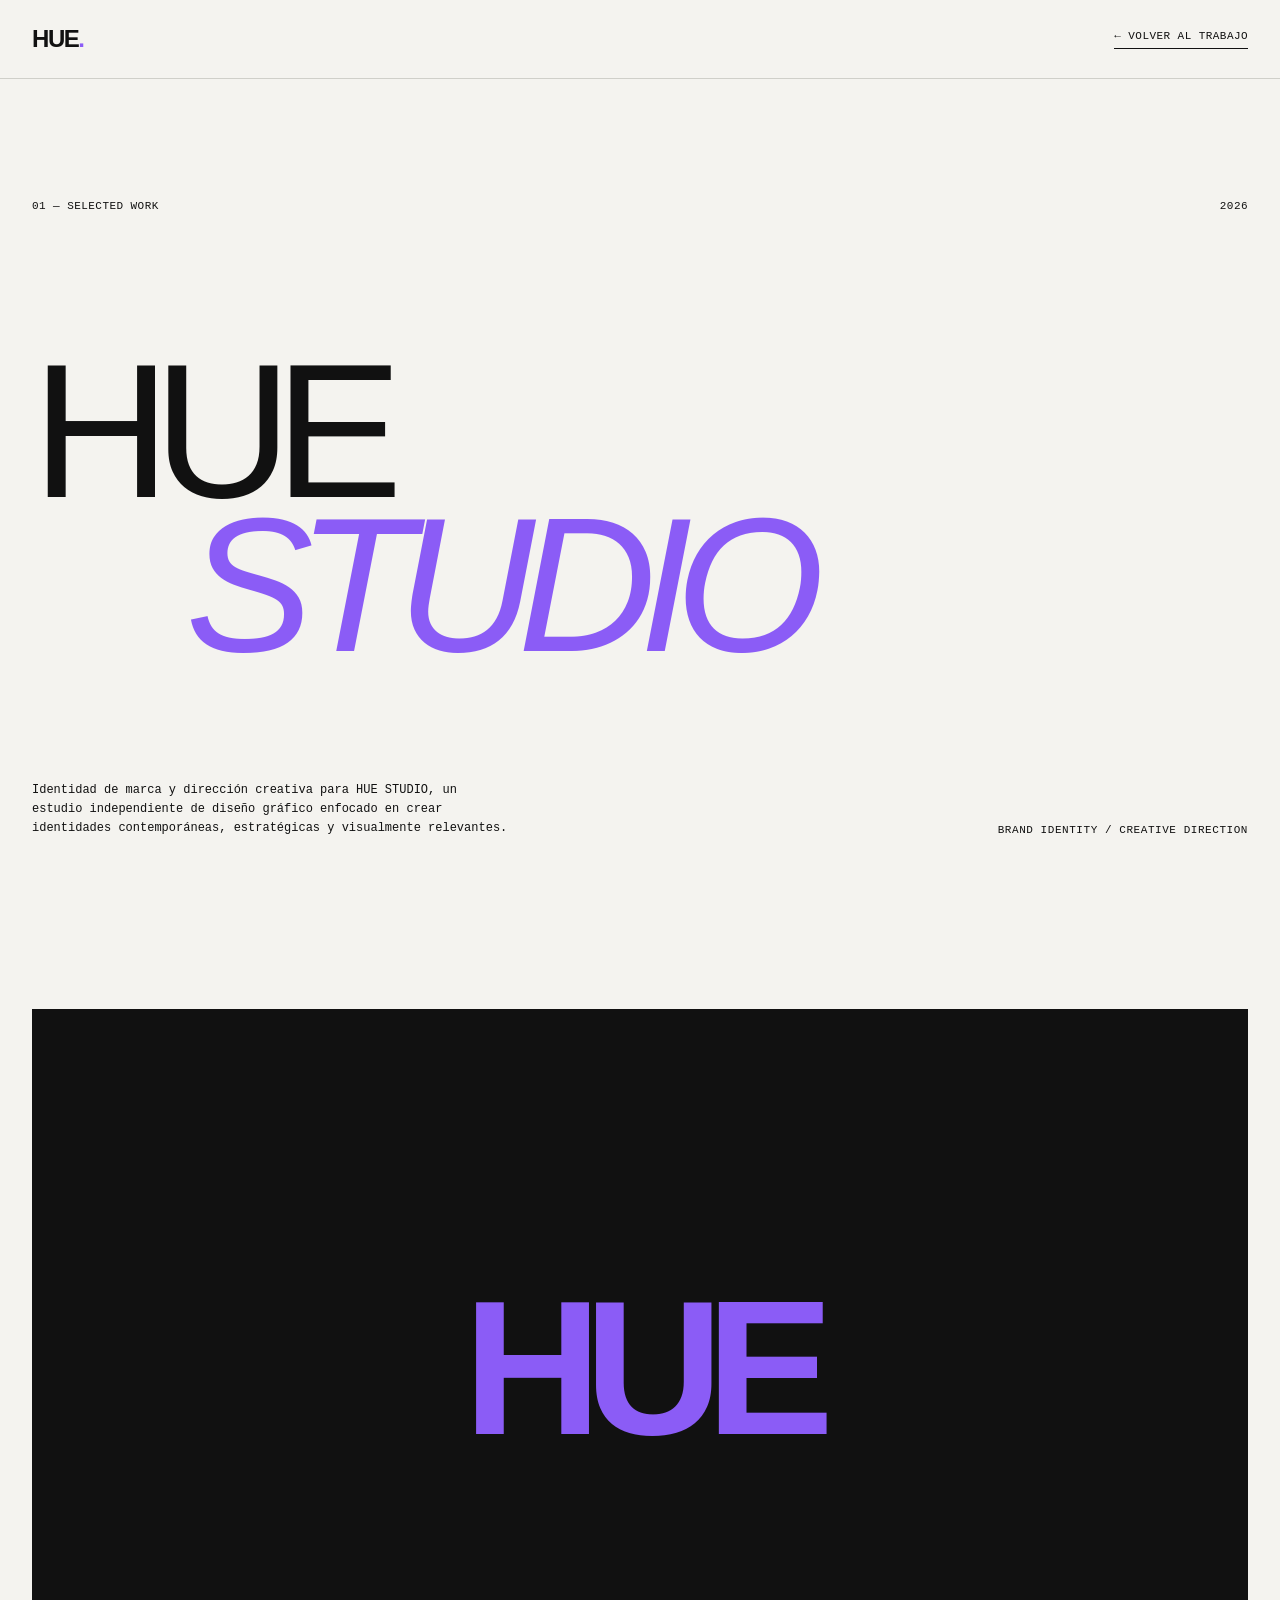
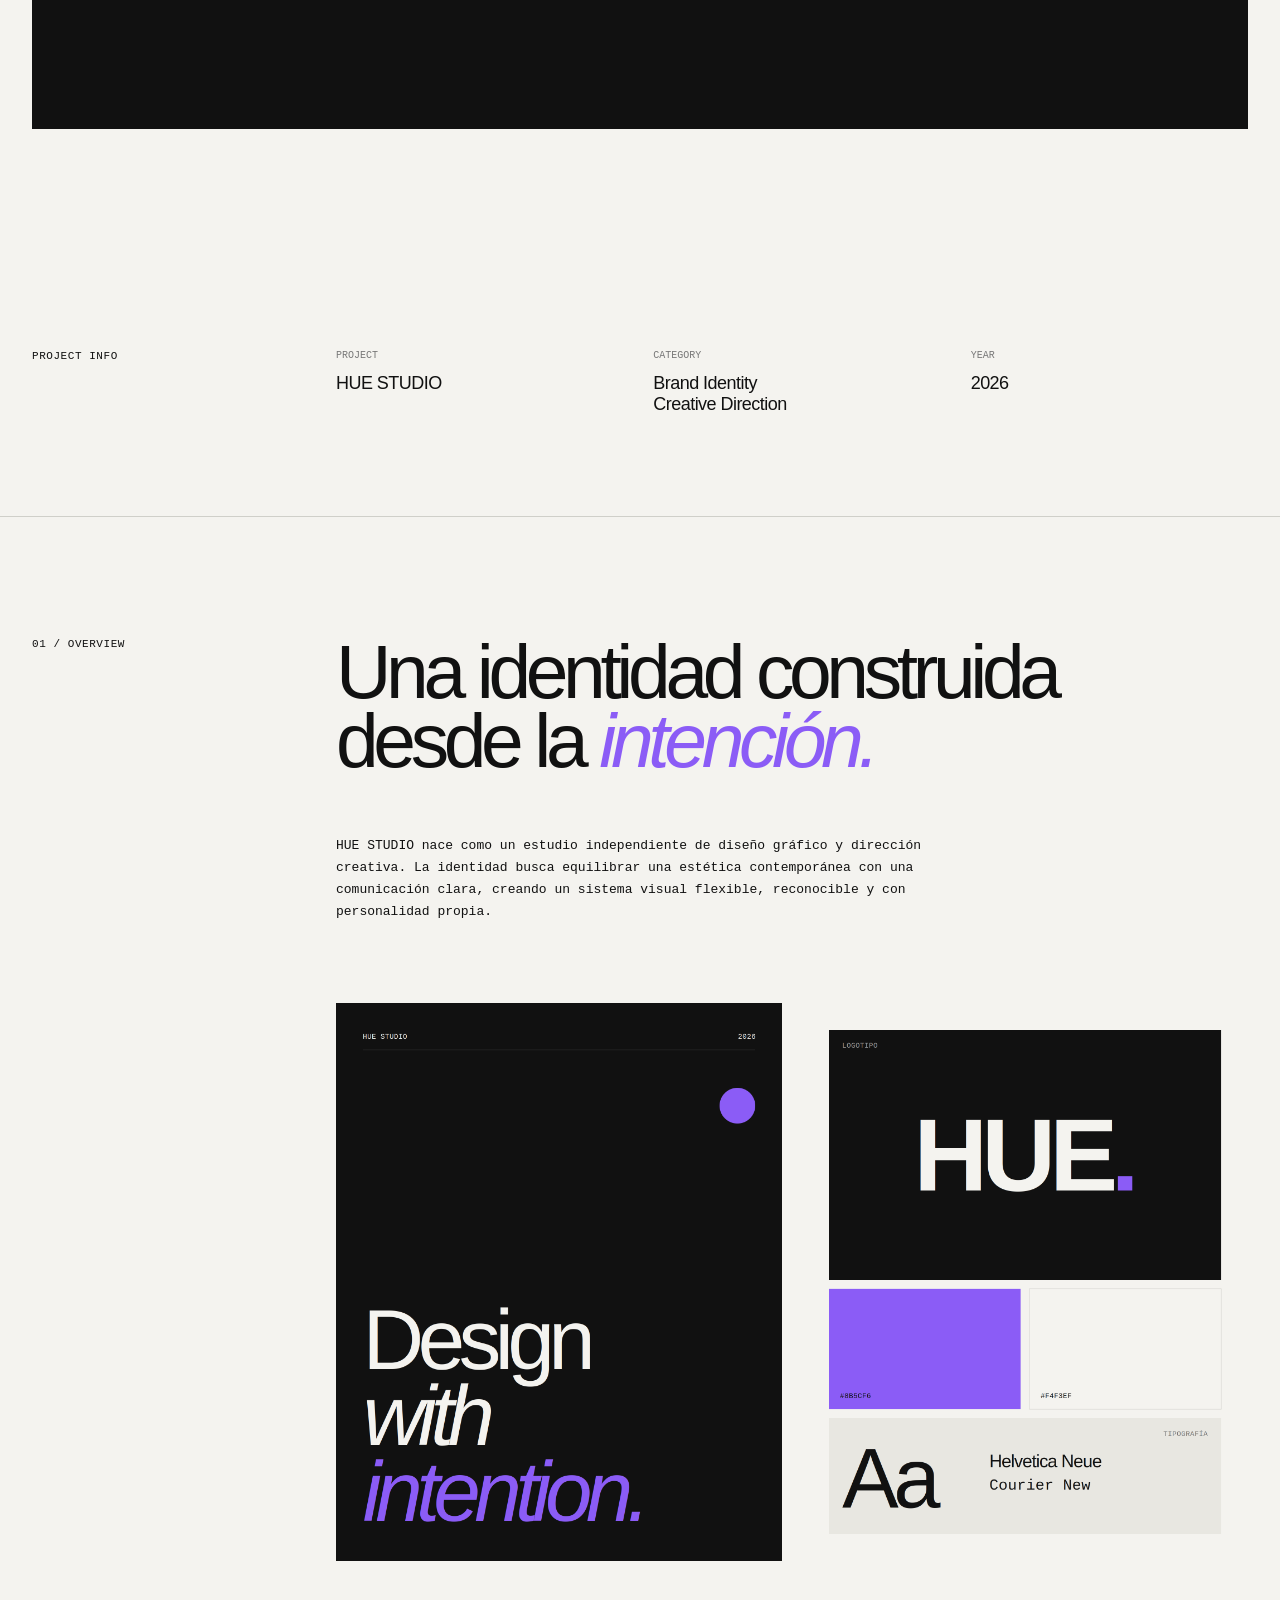
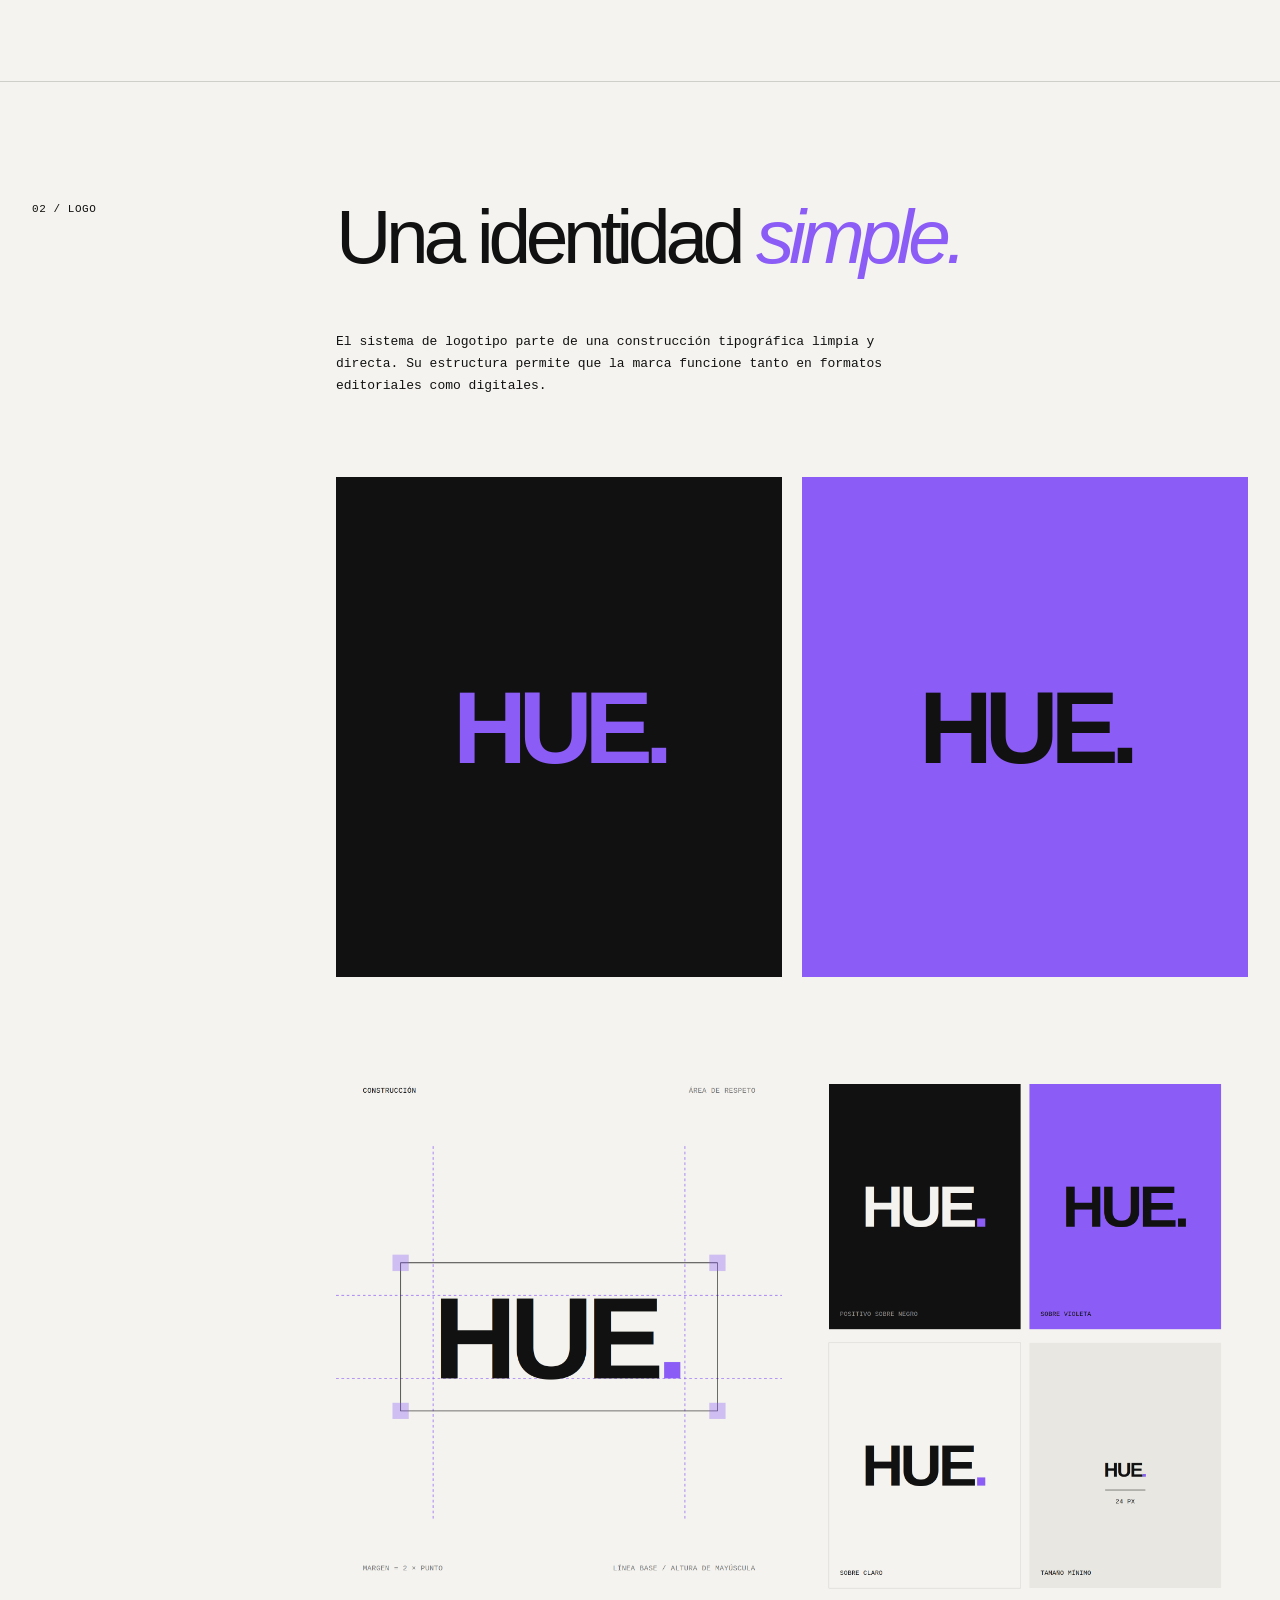
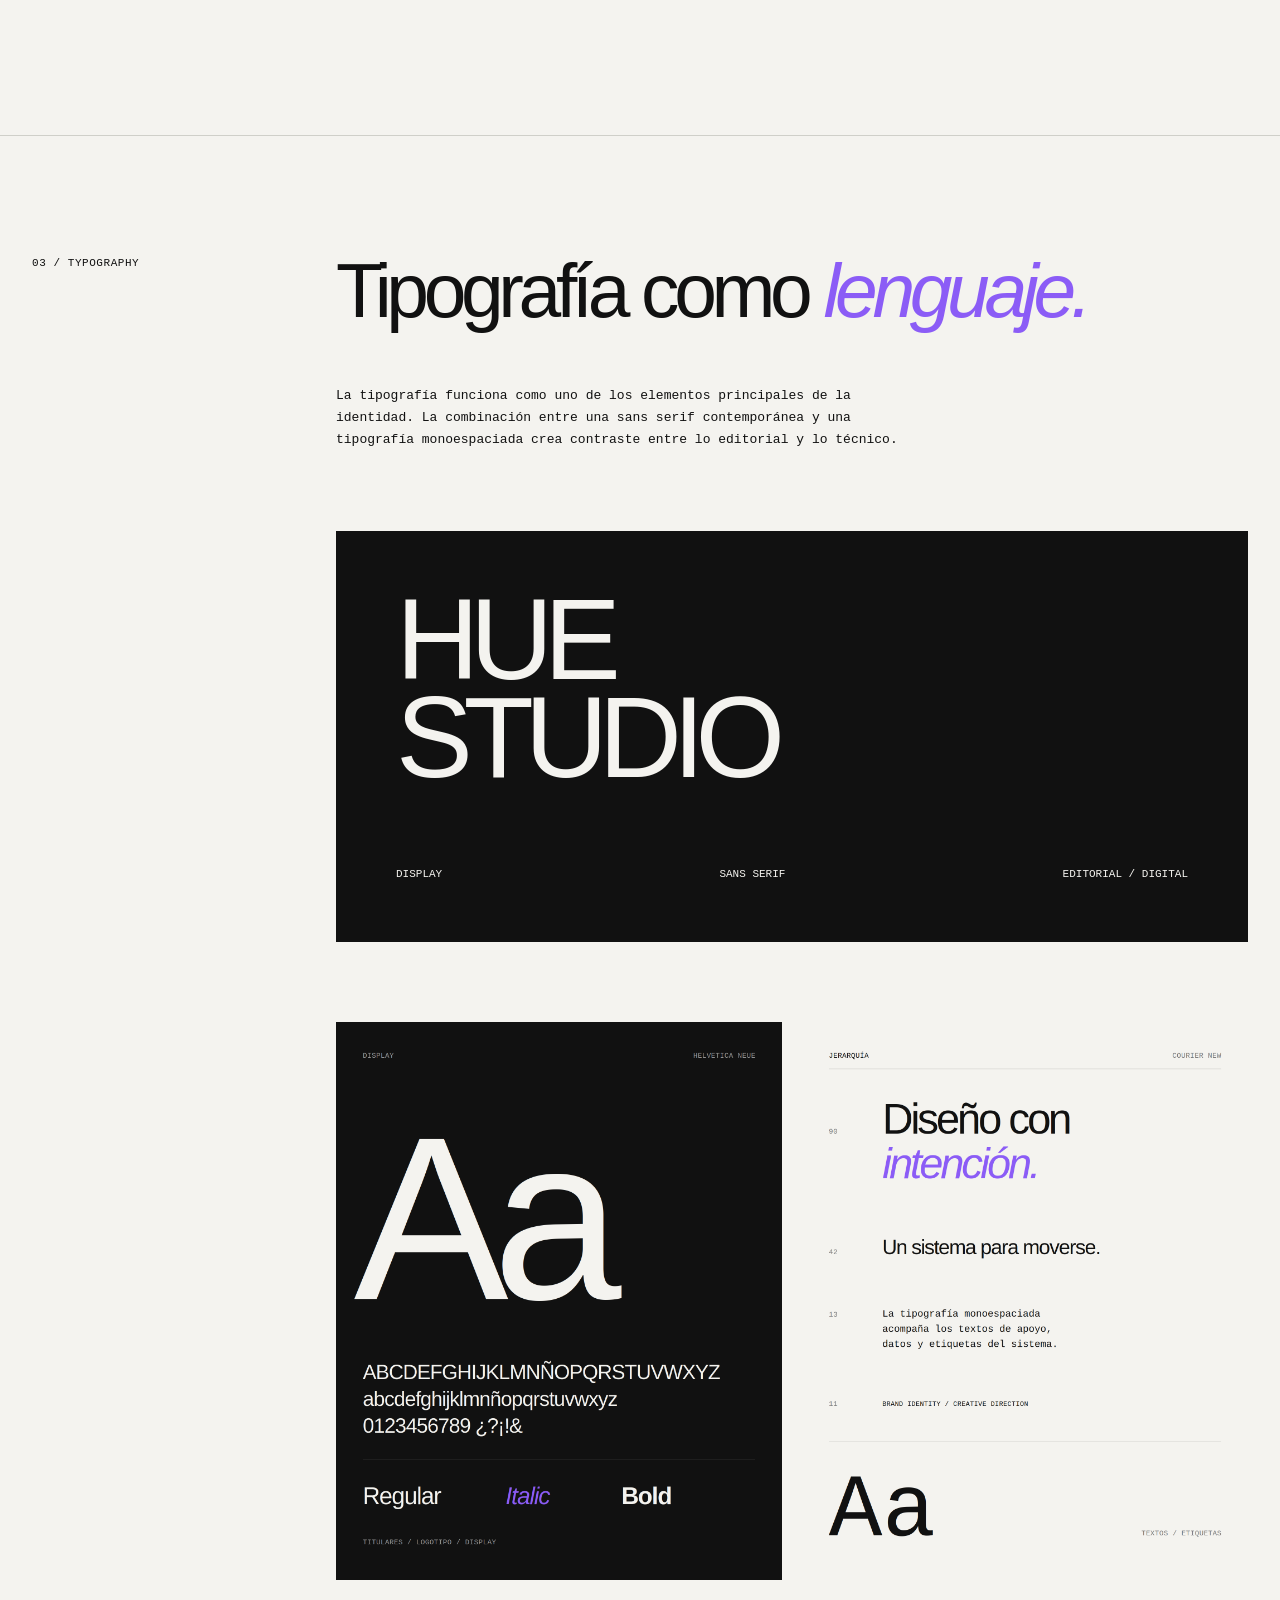
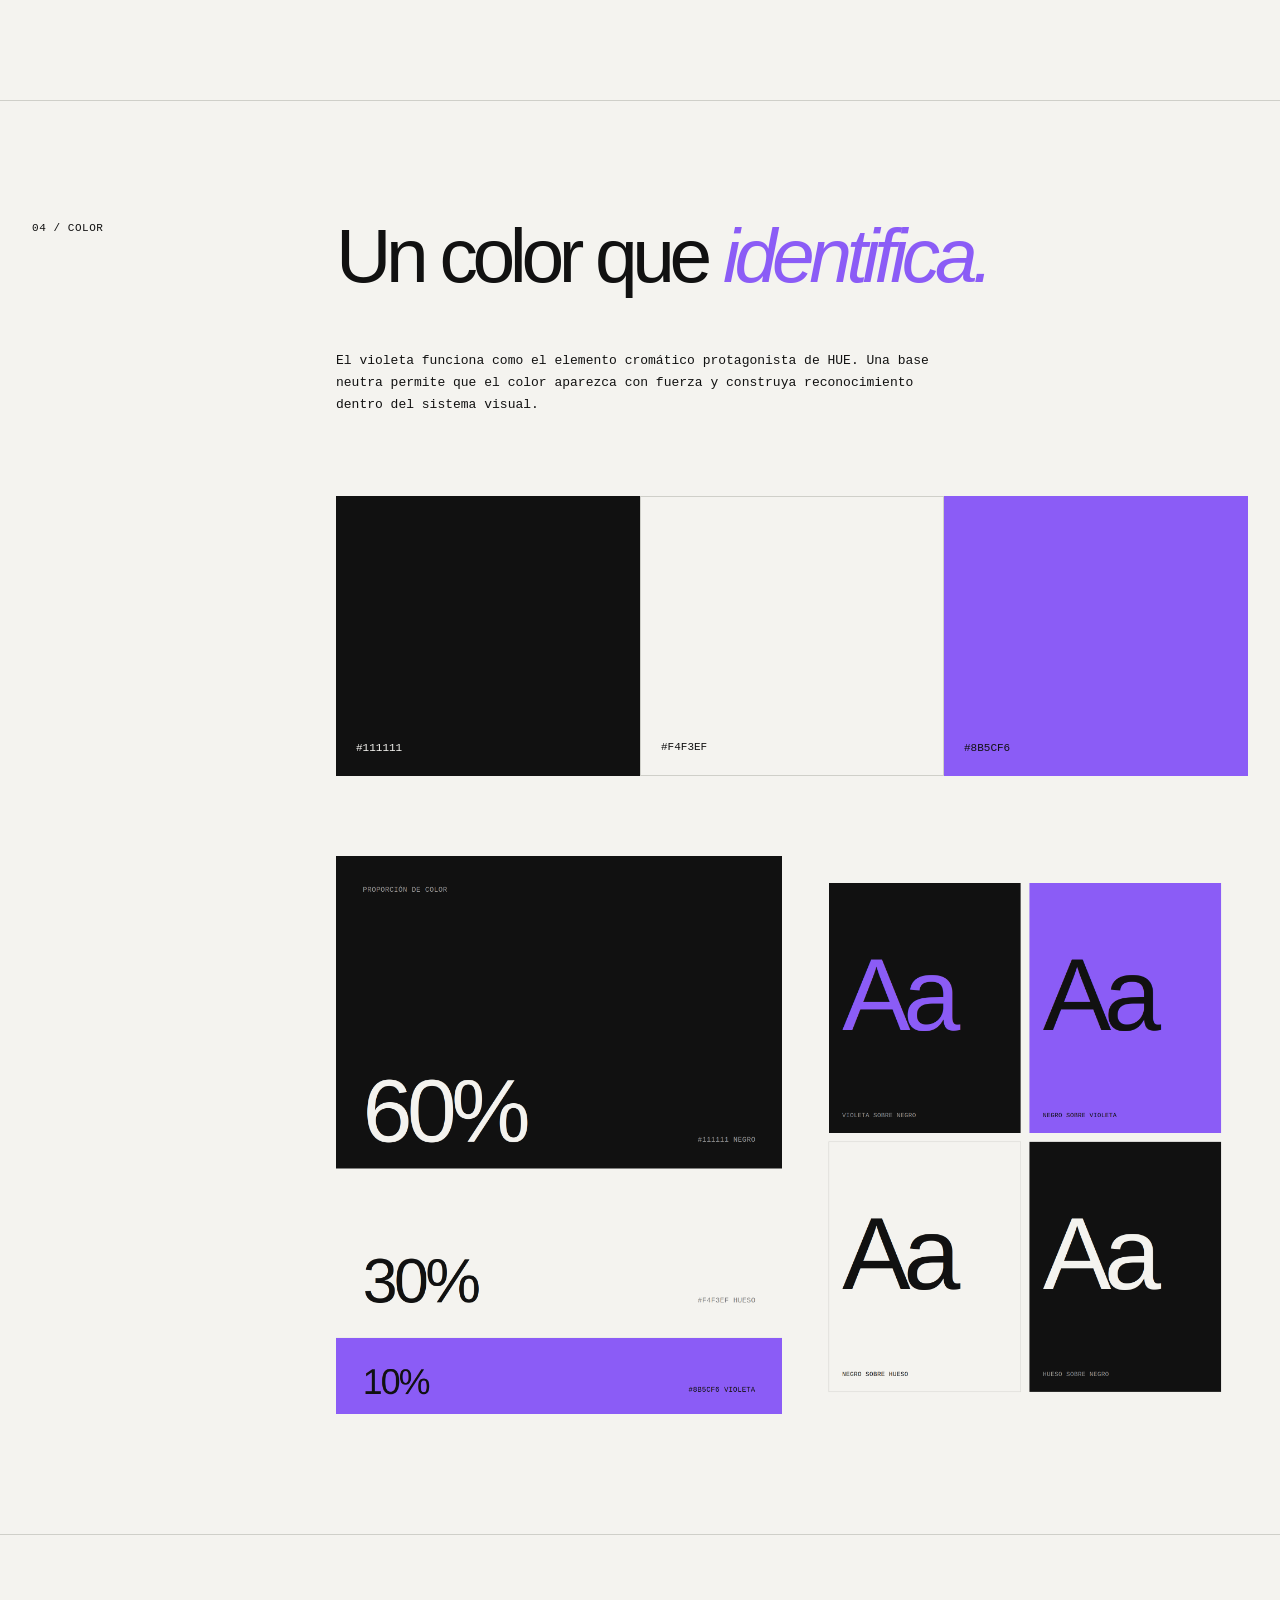
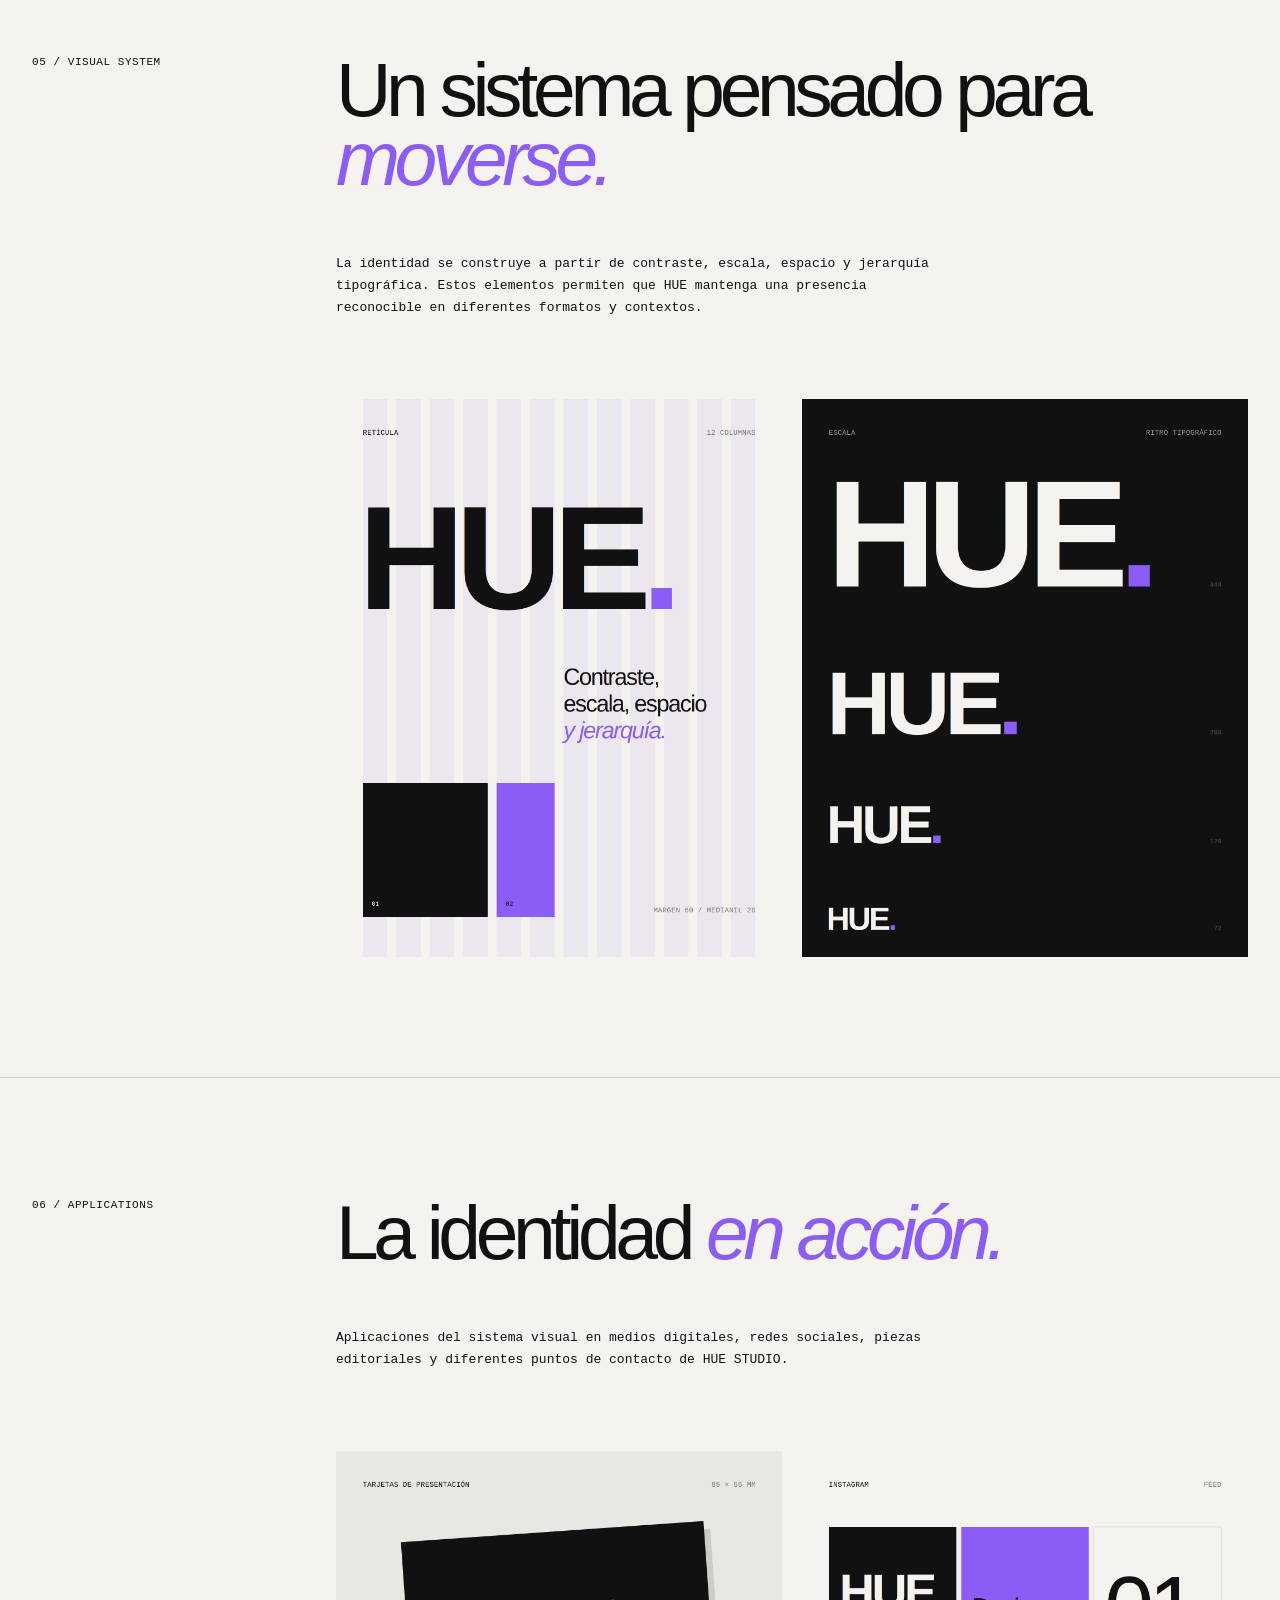
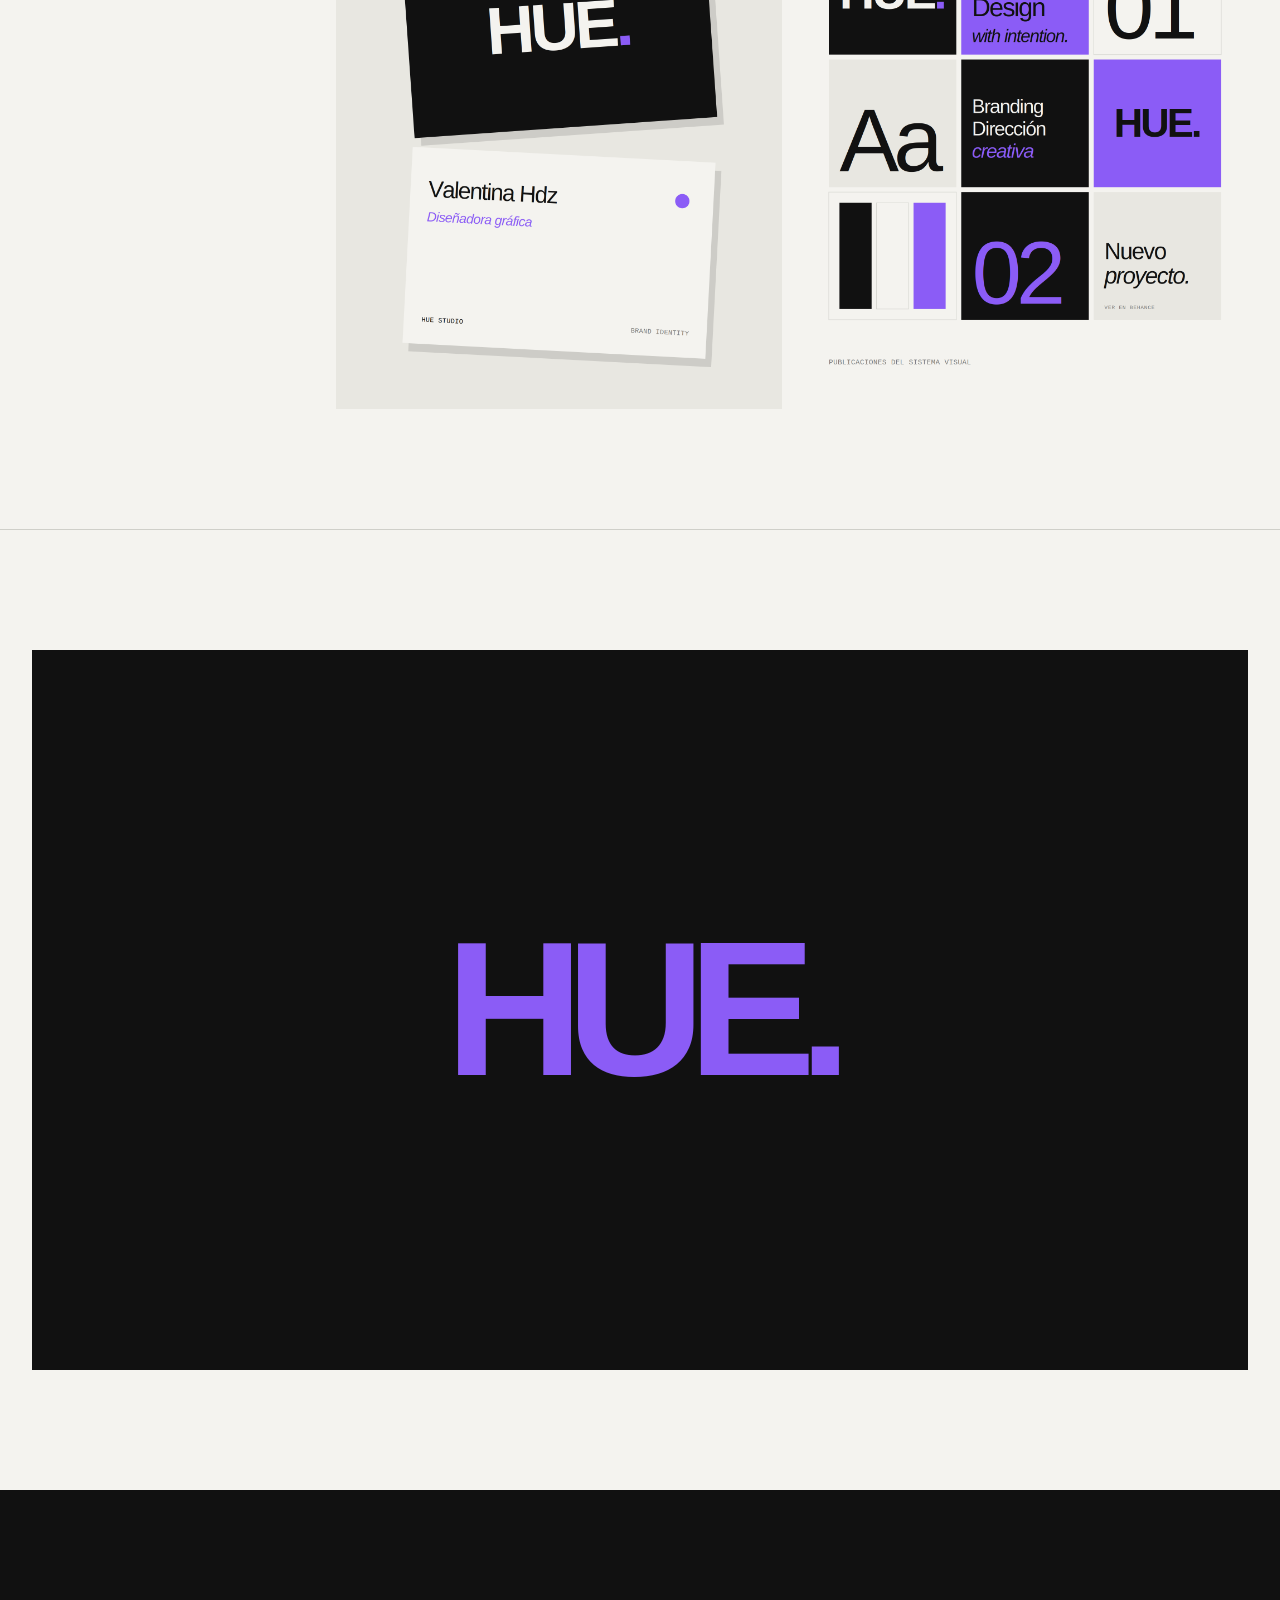
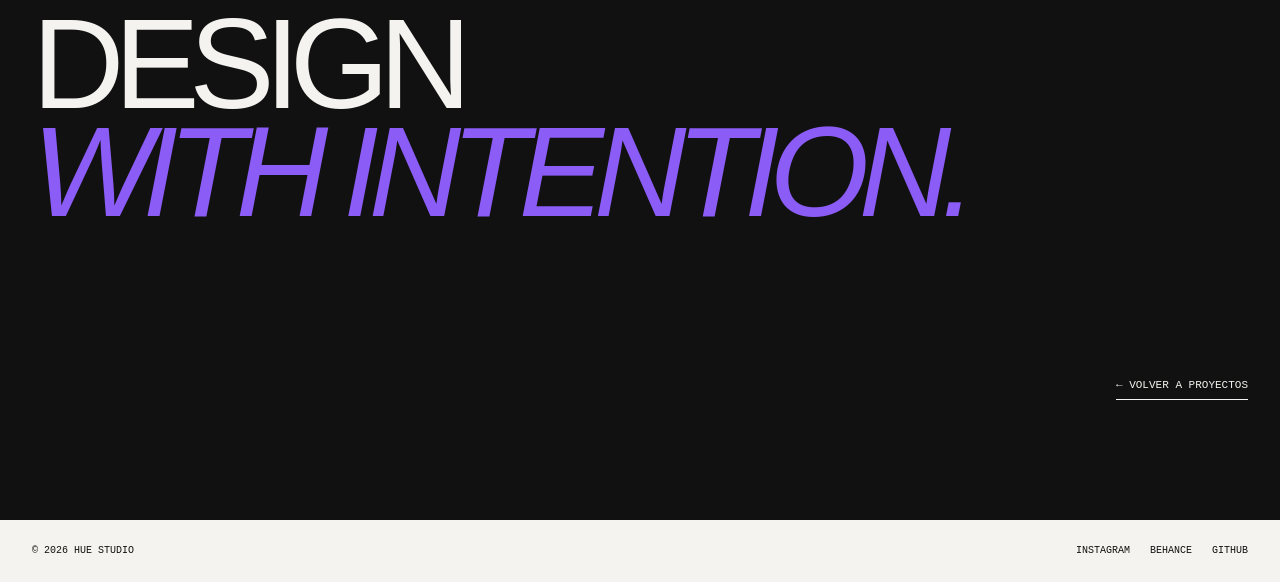
==== hue_studio.html @ 4fa6e999 "Add files via upload" ====
<!DOCTYPE html>

<html lang="es">

<head>
  <meta charset="UTF-8">
  <meta name="viewport" content="width=device-width, initial-scale=1.0">

  <title>HUE STUDIO — Brand Identity</title>

  <link rel="stylesheet" href="styles.css">
</head>

<body class="project-page">

  <!-- ================================
  HEADER
  ================================ -->

  <header class="project-header">
    <a href="index.html" class="logo">
      HUE<span>.</span>
    </a>
    <a href="index.html#work" class="project-back">
      ← Volver al trabajo
    </a>
  </header>

  <!-- ================================
  PROJECT
  ================================ -->

  <main>

    <!-- HERO -->

    <section class="project-hero">

      <div class="project-meta">
        <span>01 — Selected Work</span>
        <span>2026</span>
      </div>

      <div class="project-hero-title">
        <h1>
          HUE
          <span>STUDIO</span>
        </h1>
      </div>

      <div class="project-hero-description">
        <p>
          Identidad de marca y dirección creativa para HUE STUDIO,
          un estudio independiente de diseño gráfico enfocado en
          crear identidades contemporáneas, estratégicas y visualmente
          relevantes.
        </p>
        <span class="section-label">
          Brand Identity / Creative Direction
        </span>
      </div>

    </section>


    <!-- COVER -->

    <section class="full-visual">
      <div class="project-cover">
        <span class="project-cover-placeholder">
          HUE
        </span>
      </div>
    </section>


    <!-- PROJECT INFO -->

    <section class="project-details">

      <span class="project-details-label">
        Project Info
      </span>

      <div class="project-details-content">

        <div class="project-detail">
          <span>Project</span>
          <p>HUE STUDIO</p>
        </div>

        <div class="project-detail">
          <span>Category</span>
          <p>
            Brand Identity<br>
            Creative Direction
          </p>
        </div>

        <div class="project-detail">
          <span>Year</span>
          <p>2026</p>
        </div>

      </div>

    </section>


    <!-- 01 — OVERVIEW -->

    <section class="case-section">

      <span class="case-label">
        01 / Overview
      </span>

      <div class="case-content">

        <h2>
          Una identidad construida
          desde la <em>intención.</em>
        </h2>

        <p>
          HUE STUDIO nace como un estudio independiente de diseño
          gráfico y dirección creativa. La identidad busca equilibrar
          una estética contemporánea con una comunicación clara,
          creando un sistema visual flexible, reconocible y con
          personalidad propia.
        </p>

        <div class="image-grid">
          <figure class="case-image">
            <img src="img/hue-01-manifiesto.png" alt="Manifiesto de HUE STUDIO: Design with intention" loading="lazy">
          </figure>
          <figure class="case-image">
            <img src="img/hue-01-brand-board.png" alt="Brand board de HUE STUDIO con logo, colores y tipografías" loading="lazy">
          </figure>
        </div>

      </div>

    </section>


    <!-- 02 — LOGO -->

    <section class="case-section">

      <span class="case-label">
        02 / Logo
      </span>

      <div class="case-content">

        <h2>
          Una identidad
          <em>simple.</em>
        </h2>

        <p>
          El sistema de logotipo parte de una construcción tipográfica
          limpia y directa. Su estructura permite que la marca funcione
          tanto en formatos editoriales como digitales.
        </p>

        <div class="visual-grid">
          <div class="visual-block dark">
            <span>HUE.</span>
          </div>
          <div class="visual-block purple">
            <span>HUE.</span>
          </div>
        </div>

        <div class="image-grid">
          <figure class="case-image">
            <img src="img/hue-02-construccion.png" alt="Construcción del logotipo HUE con área de respeto" loading="lazy">
          </figure>
          <figure class="case-image">
            <img src="img/hue-02-variaciones.png" alt="Variaciones del logotipo HUE sobre distintos fondos" loading="lazy">
          </figure>
        </div>

      </div>

    </section>


    <!-- 03 — TYPOGRAPHY -->

    <section class="case-section">

      <span class="case-label">
        03 / Typography
      </span>

      <div class="case-content">

        <h2>
          Tipografía como
          <em>lenguaje.</em>
        </h2>

        <p>
          La tipografía funciona como uno de los elementos principales
          de la identidad. La combinación entre una sans serif
          contemporánea y una tipografía monoespaciada crea contraste
          entre lo editorial y lo técnico.
        </p>

        <div class="type-specimen">
          <div class="type-specimen-large">
            HUE<br>
            STUDIO
          </div>
          <div class="type-specimen-meta">
            <span>Display</span>
            <span>Sans Serif</span>
            <span>Editorial / Digital</span>
          </div>
        </div>

        <div class="image-grid">
          <figure class="case-image">
            <img src="img/hue-03-display.png" alt="Specimen de Helvetica Neue para titulares" loading="lazy">
          </figure>
          <figure class="case-image">
            <img src="img/hue-03-jerarquia.png" alt="Jerarquía tipográfica de HUE STUDIO" loading="lazy">
          </figure>
        </div>

      </div>

    </section>


    <!-- 04 — COLOR -->

    <section class="case-section">

      <span class="case-label">
        04 / Color
      </span>

      <div class="case-content">

        <h2>
          Un color que
          <em>identifica.</em>
        </h2>

        <p>
          El violeta funciona como el elemento cromático protagonista
          de HUE. Una base neutra permite que el color aparezca con
          fuerza y construya reconocimiento dentro del sistema visual.
        </p>

        <div class="palette">
          <div class="color-swatch color-black">
            #111111
          </div>
          <div class="color-swatch color-offwhite">
            #F4F3EF
          </div>
          <div class="color-swatch color-purple">
            #8B5CF6
          </div>
        </div>

        <div class="image-grid">
          <figure class="case-image">
            <img src="img/hue-04-proporcion.png" alt="Proporción de color 60/30/10 de HUE STUDIO" loading="lazy">
          </figure>
          <figure class="case-image">
            <img src="img/hue-04-combinaciones.png" alt="Combinaciones de color permitidas" loading="lazy">
          </figure>
        </div>

      </div>

    </section>


    <!-- 05 — VISUAL SYSTEM -->

    <section class="case-section">

      <span class="case-label">
        05 / Visual System
      </span>

      <div class="case-content">

        <h2>
          Un sistema pensado
          para <em>moverse.</em>
        </h2>

        <p>
          La identidad se construye a partir de contraste, escala,
          espacio y jerarquía tipográfica. Estos elementos permiten
          que HUE mantenga una presencia reconocible en diferentes
          formatos y contextos.
        </p>

        <div class="image-grid">
          <figure class="case-image">
            <img src="img/hue-05-reticula.png" alt="Retícula de 12 columnas del sistema visual" loading="lazy">
          </figure>
          <figure class="case-image">
            <img src="img/hue-05-escala.png" alt="Escala tipográfica del logotipo HUE" loading="lazy">
          </figure>
        </div>

      </div>

    </section>


    <!-- 06 — APPLICATIONS -->

    <section class="case-section">

      <span class="case-label">
        06 / Applications
      </span>

      <div class="case-content">

        <h2>
          La identidad
          <em>en acción.</em>
        </h2>

        <p>
          Aplicaciones del sistema visual en medios digitales,
          redes sociales, piezas editoriales y diferentes puntos
          de contacto de HUE STUDIO.
        </p>

        <div class="image-grid">
          <figure class="case-image">
            <img src="img/hue-06-tarjetas.png" alt="Tarjetas de presentación de HUE STUDIO" loading="lazy">
          </figure>
          <figure class="case-image">
            <img src="img/hue-06-redes.png" alt="Feed de Instagram con el sistema visual de HUE" loading="lazy">
          </figure>
        </div>

      </div>

    </section>


    <!-- FINAL VISUAL -->

    <section class="full-visual">
      <div class="project-cover">
        <span class="project-cover-placeholder">
          HUE.
        </span>
      </div>
    </section>


    <!-- PROJECT END -->

    <section class="project-end">
      <h2>
        DESIGN
        <span>WITH INTENTION.</span>
      </h2>
      <a href="index.html#work" class="project-end-link">
        ← Volver a proyectos
      </a>
    </section>

  </main>

  <!-- FOOTER -->

  <footer class="site-footer">
    <span>© 2026 HUE STUDIO</span>
    <div>
      <a href="#">Instagram</a>
      <a href="#">Behance</a>
      <a href="#">GitHub</a>
    </div>
  </footer>

</body>
</html>
---- styles.css ----
/* ================================
HUE STUDIO
Global Styles
================================ */

:root {
--background: #f4f3ef;
--foreground: #111111;
--muted: #777777;
--border: #cfcfc9;
--accent: #8b5cf6;

--font-display: "Helvetica Neue", Helvetica, Arial, sans-serif;
--font-mono: "Courier New", Courier, monospace;
}

/* ================================
RESET
================================ */

* {
  margin: 0;
  padding: 0;
  box-sizing: border-box;
  }

html {
scroll-behavior: smooth;
}

body {
background: var(--background);
color: var(--foreground);
font-family: var(--font-display);
line-height: 1.4;
}

a {
color: inherit;
text-decoration: none;
}

button {
font: inherit;
}

/* ================================
HEADER
================================ */

.site-header {
position: fixed;
top: 0;
left: 0;

width: 100%;

padding: 22px 32px;

display: flex;
align-items: center;
justify-content: space-between;

z-index: 100;

mix-blend-mode: difference;

color: white;
}

.logo {
font-size: 24px;
font-weight: 700;
letter-spacing: -0.06em;
}

.logo span {
color: var(--accent);
}

.navigation {
display: flex;
gap: 28px;

font-size: 13px;
text-transform: uppercase;
letter-spacing: 0.04em;
}

.navigation a {
position: relative;
}

.navigation a::after {
content: "";

position: absolute;

bottom: -5px;
left: 0;

width: 0;
height: 1px;

background: currentColor;

transition: width 0.3s ease;
}

.navigation a:hover::after {
width: 100%;
}

.menu-button {
display: none;

background: none;
border: none;

color: inherit;

cursor: pointer;
}

/* ================================
LANGUAGE MENU
================================ */

.language-menu {
position: relative;

display: flex;
align-items: center;

margin-left: 20px;

mix-blend-mode: normal;
}

.language-toggle {
display: flex;
align-items: center;
gap: 10px;

padding: 6px 8px;

background: transparent;
border: none;

color: inherit;

cursor: pointer;

font-size: 18px;
}

.current-flag {
display: inline-flex;

align-items: center;
justify-content: center;

line-height: 1;

mix-blend-mode: normal;

filter: none;
}

.menu-icon {
font-size: 16px;
line-height: 1;

color: white;
}

.language-dropdown {
position: absolute;

top: calc(100% + 12px);
right: 0;

min-width: 170px;

padding: 8px;

display: flex;
flex-direction: column;
gap: 2px;

background: #111111;
color: #f4f3ef;

border: 1px solid rgba(244, 243, 239, 0.2);

opacity: 0;
visibility: hidden;

transform: translateY(-8px);

transition:
opacity 0.2s ease,
visibility 0.2s ease,
transform 0.2s ease;

z-index: 200;
}

.language-menu.open .language-dropdown {
opacity: 1;
visibility: visible;
transform: translateY(0);
}

.language-dropdown button {
width: 100%;

display: flex;
align-items: center;
gap: 10px;

padding: 9px 10px;

background: transparent;
border: none;

color: #f4f3ef;

text-align: left;

cursor: pointer;

font-family: var(--font-mono);
font-size: 11px;

transition:
background 0.2s ease,
color 0.2s ease;
}

.language-dropdown button:hover,
.language-dropdown button.active {
background: #f4f3ef;
color: #111111;
}

.language-dropdown button span:first-child {
display: inline-flex;

align-items: center;
justify-content: center;

line-height: 1;

mix-blend-mode: normal;

filter: none;
}

/* ================================
HERO
================================ */

.hero {
min-height: 100vh;

padding: 120px 32px 40px;

display: flex;
flex-direction: column;
justify-content: space-between;
}

.hero-meta,
.hero-bottom {
display: flex;
justify-content: space-between;
gap: 20px;

font-family: var(--font-mono);
font-size: 11px;

text-transform: uppercase;
letter-spacing: 0.04em;
}

.hero-title {
max-width: 1300px;
}

.hero-title h1 {
font-size: clamp(64px, 10vw, 170px);

font-weight: 500;

line-height: 0.86;

letter-spacing: -0.075em;
}

.hero-title h1 span {
display: block;

margin-left: 12vw;

font-style: italic;
font-weight: 400;
}

.hero-bottom {
align-items: flex-end;
}

.hero-bottom p {
max-width: 330px;

font-family: var(--font-mono);

font-size: 12px;

line-height: 1.5;

text-transform: none;
}

.arrow-link {
border-bottom: 1px solid currentColor;

padding-bottom: 4px;

transition:
transform 0.3s ease,
opacity 0.3s ease;
}

.arrow-link:hover {
transform: translateY(-3px);
opacity: 0.6;
}

/* ================================
GENERAL SECTIONS
================================ */

section {
padding: 120px 32px;
}

.section-label,
.section-header {
font-family: var(--font-mono);

font-size: 11px;

text-transform: uppercase;

letter-spacing: 0.05em;
}

.section-header {
display: flex;
justify-content: space-between;

padding-bottom: 24px;

border-bottom: 1px solid var(--border);
}

/* ================================
INTRO
================================ */

.intro {
display: grid;

grid-template-columns: 25% 75%;

border-top: 1px solid var(--border);
}

.intro-large {
max-width: 850px;

font-size: clamp(38px, 5vw, 76px);

line-height: 0.98;

letter-spacing: -0.05em;
}

.intro-large em {
font-style: italic;
}

/* ================================
WORK
================================ */

.project-grid {
display: grid;

grid-template-columns: repeat(2, 1fr);

gap: 64px 24px;

margin-top: 60px;
}

.project-large {
grid-column: span 2;
}

.project-image {
min-height: 550px;

display: flex;
align-items: center;
justify-content: center;

overflow: hidden;

transition: transform 0.5s ease;
}

.project:hover .project-image {
transform: scale(0.985);
}

.project-image span {
font-size: clamp(50px, 9vw, 140px);

font-weight: 700;

letter-spacing: -0.08em;

text-align: center;
}

.project-hue {
background: #111111;
color: #f4f3ef;
}

.project-hue span {
color: #8b5cf6;
}

.project-miel {
background: #d9c7ff;
color: #111111;
}

.project-miel span {
font-size: clamp(40px, 7vw, 100px);
}

.project-concept {
background: #e8e7e1;
color: #111111;
}

.project-info {
display: flex;

justify-content: space-between;

padding-top: 14px;

font-family: var(--font-mono);

font-size: 11px;

text-transform: uppercase;
}

.project-info h2 {
font-family: var(--font-display);

font-size: 16px;

font-weight: 500;

letter-spacing: -0.02em;
}

.project-info p {
margin-top: 3px;

color: var(--muted);
}

/* ================================
ABOUT
================================ */

.about {
display: grid;

grid-template-columns: 25% 75%;

background: #111111;

color: #f4f3ef;
}

.about-content {
max-width: 900px;
}

.about-content h2 {
font-size: clamp(50px, 7vw, 110px);

line-height: 0.9;

font-weight: 500;

letter-spacing: -0.07em;
}

.about-content h2 span {
display: block;

font-style: italic;

color: #8b5cf6;
}

.about-content p {
max-width: 500px;

margin-top: 80px;

font-family: var(--font-mono);

font-size: 13px;

line-height: 1.6;
}

/* ================================
SERVICES
================================ */

.services-list {
margin-top: 40px;
}

.service {
display: grid;

grid-template-columns: 8% 37% 55%;

align-items: baseline;

padding: 22px 0;

border-bottom: 1px solid var(--border);
}

.service span,
.service p {
font-family: var(--font-mono);

font-size: 11px;
}

.service h3 {
font-size: clamp(28px, 4vw, 54px);

font-weight: 400;

letter-spacing: -0.05em;
}

.service p {
color: var(--muted);
}

/* ================================
CONTACT
================================ */

.contact {
min-height: 80vh;

display: grid;

grid-template-columns: 25% 75%;

background: var(--accent);

color: #111111;
}

.contact-content p {
font-family: var(--font-mono);

font-size: 12px;

text-transform: uppercase;
}

.contact-email {
display: inline-block;

margin-top: 30px;

font-size: clamp(50px, 9vw, 140px);

font-weight: 500;

line-height: 0.85;

letter-spacing: -0.08em;

border-bottom: 2px solid currentColor;
}

.contact-email span {
font-size: 0.5em;

vertical-align: top;
}

/* ================================
FOOTER
================================ */

.site-footer {
padding: 24px 32px;

display: flex;

justify-content: space-between;

font-family: var(--font-mono);

font-size: 10px;

text-transform: uppercase;
}

.site-footer div {
display: flex;
gap: 20px;
}

/* ================================
RESPONSIVE
================================ */

@media (max-width: 768px) {

.site-header {
padding: 20px;
}

.navigation {
display: none;
}

.menu-button {
display: block;
}

.language-menu {
margin-left: auto;
}

.language-dropdown {
right: 0;
min-width: 155px;
}

section {
padding: 80px 20px;
}

.hero {
padding: 100px 20px 30px;
}

.hero-meta,
.hero-bottom {
flex-direction: column;
align-items: flex-start;
}

.hero-title h1 {
font-size: clamp(54px, 15vw, 100px);
}

.hero-title h1 span {
margin-left: 5vw;
}

.intro,
.about,
.contact {
grid-template-columns: 1fr;
gap: 50px;
}

.project-grid {
grid-template-columns: 1fr;
}

.project-large {
grid-column: span 1;
}

.project-image {
min-height: 400px;
}

.service {
grid-template-columns: 12% 1fr;
gap: 15px;
}

.service p {
grid-column: 2;
}

.contact {
min-height: 70vh;
}

.contact-email {
font-size: 17vw;
}

.site-footer {
flex-direction: column;
gap: 15px;
}
}

/* ================================
HUE STUDIO — PROJECT PAGE
================================ */

.project-page {
  background: var(--background);
  color: var(--foreground);
}


/* ================================
PROJECT HEADER
================================ */

.project-header {
  padding: 22px 32px;
  display: flex;
  align-items: center;
  justify-content: space-between;
  border-bottom: 1px solid var(--border);
}

.project-header .logo {
  font-size: 24px;
}

.project-back {
  font-family: var(--font-mono);
  font-size: 11px;
  text-transform: uppercase;
  letter-spacing: 0.04em;
  border-bottom: 1px solid currentColor;
  padding-bottom: 4px;
  transition: opacity 0.3s ease;
}

.project-back:hover {
  opacity: 0.5;
}


/* ================================
PROJECT HERO
================================ */

.project-hero {
  min-height: 90vh;
  padding: 120px 32px 50px;
  display: flex;
  flex-direction: column;
  justify-content: space-between;
}

.project-meta {
  display: flex;
  justify-content: space-between;
  font-family: var(--font-mono);
  font-size: 11px;
  text-transform: uppercase;
  letter-spacing: 0.04em;
}

.project-hero-title {
  margin-top: 100px;
}

.project-hero-title h1 {
  font-size: clamp(70px, 15vw, 220px);
  font-weight: 500;
  line-height: 0.8;
  letter-spacing: -0.09em;
}

.project-hero-title h1 span {
  display: block;
  margin-left: 12vw;
  font-style: italic;
  font-weight: 400;
  color: var(--accent);
}

.project-hero-description {
  display: flex;
  justify-content: space-between;
  align-items: flex-end;
  gap: 40px;
  margin-top: 80px;
}

.project-hero-description p {
  max-width: 480px;
  font-family: var(--font-mono);
  font-size: 12px;
  line-height: 1.6;
}


/* ================================
FULL WIDTH VISUAL
================================ */

.full-visual {
  width: 100%;
  min-height: 80vh;
  display: flex;
  align-items: center;
  justify-content: center;
  overflow: hidden;
}

.project-cover {
  width: 100%;
  min-height: 80vh;
  background: #111111;
  display: flex;
  align-items: center;
  justify-content: center;
  overflow: hidden;
}

.project-cover img {
  width: 100%;
  height: 100%;
  object-fit: cover;
  display: block;
}

.project-cover-placeholder {
  color: var(--accent);
  font-size: clamp(70px, 15vw, 220px);
  font-weight: 700;
  letter-spacing: -0.09em;
}


/* ================================
PROJECT DETAILS
================================ */

.project-details {
  padding: 100px 32px;
  display: grid;
  grid-template-columns: 25% 75%;
  border-bottom: 1px solid var(--border);
}

.project-details-label {
  font-family: var(--font-mono);
  font-size: 11px;
  text-transform: uppercase;
  letter-spacing: 0.05em;
}

.project-details-content {
  display: grid;
  grid-template-columns: repeat(3, 1fr);
  gap: 40px;
}

.project-detail span {
  display: block;
  margin-bottom: 10px;
  font-family: var(--font-mono);
  font-size: 10px;
  text-transform: uppercase;
  color: var(--muted);
}

.project-detail p {
  font-size: 18px;
  line-height: 1.2;
  letter-spacing: -0.03em;
}


/* ================================
CASE STUDY SECTIONS
================================ */

.case-section {
  padding: 120px 32px;
  display: grid;
  grid-template-columns: 25% 75%;
  border-bottom: 1px solid var(--border);
}

.case-label {
  font-family: var(--font-mono);
  font-size: 11px;
  text-transform: uppercase;
  letter-spacing: 0.05em;
}

.case-content {
  max-width: 1000px;
}

.case-content h2 {
  max-width: 900px;
  font-size: clamp(42px, 6vw, 90px);
  line-height: 0.9;
  font-weight: 400;
  letter-spacing: -0.07em;
}

.case-content h2 em {
  font-style: italic;
  color: var(--accent);
}

.case-content > p {
  max-width: 600px;
  margin-top: 60px;
  font-family: var(--font-mono);
  font-size: 13px;
  line-height: 1.7;
}


/* ================================
VISUAL GRID
================================ */

.visual-grid {
  display: grid;
  grid-template-columns: repeat(2, 1fr);
  gap: 20px;
  margin-top: 80px;
}

.visual-block {
  min-height: 500px;
  display: flex;
  align-items: center;
  justify-content: center;
  overflow: hidden;
}

.visual-block img {
  width: 100%;
  height: 100%;
  object-fit: cover;
  display: block;
}

.visual-block.dark {
  background: #111111;
  color: var(--accent);
}

.visual-block.light {
  background: #e8e7e1;
  color: #111111;
}

.visual-block.purple {
  background: var(--accent);
  color: #111111;
}

.visual-block span {
  font-size: clamp(50px, 8vw, 120px);
  font-weight: 600;
  letter-spacing: -0.08em;
}


/* ================================
TYPOGRAPHY SPECIMEN
================================ */

.type-specimen {
  margin-top: 80px;
  padding: 60px;
  background: #111111;
  color: #f4f3ef;
}

.type-specimen-large {
  font-size: clamp(50px, 9vw, 140px);
  line-height: 0.85;
  letter-spacing: -0.08em;
}

.type-specimen-meta {
  margin-top: 80px;
  display: flex;
  justify-content: space-between;
  font-family: var(--font-mono);
  font-size: 11px;
  text-transform: uppercase;
}


/* ================================
COLOR PALETTE
================================ */

.palette {
  display: grid;
  grid-template-columns: repeat(3, 1fr);
  margin-top: 80px;
}

.color-swatch {
  min-height: 280px;
  padding: 20px;
  display: flex;
  align-items: flex-end;
  font-family: var(--font-mono);
  font-size: 11px;
}

.color-black {
  background: #111111;
  color: #f4f3ef;
}

.color-offwhite {
  background: #f4f3ef;
  color: #111111;
  border: 1px solid var(--border);
}

.color-purple {
  background: var(--accent);
  color: #111111;
}


/* ================================
PROJECT END
================================ */

.project-end {
  min-height: 70vh;
  padding: 120px 32px;
  display: flex;
  flex-direction: column;
  justify-content: space-between;
  background: #111111;
  color: #f4f3ef;
}

.project-end h2 {
  max-width: 1000px;
  font-size: clamp(60px, 10vw, 150px);
  line-height: 0.85;
  font-weight: 400;
  letter-spacing: -0.08em;
}

.project-end h2 span {
  display: block;
  color: var(--accent);
  font-style: italic;
}

.project-end-link {
  align-self: flex-end;
  border-bottom: 1px solid currentColor;
  padding-bottom: 5px;
  font-family: var(--font-mono);
  font-size: 11px;
  text-transform: uppercase;
  transition: opacity 0.3s ease;
}

.project-end-link:hover {
  opacity: 0.5;
}


/* ================================
PROJECT PAGE — HOVER EFFECTS
================================ */

.project-cover img,
.visual-block img {
  transition: transform 0.7s ease;
}

.project-cover:hover img,
.visual-block:hover img {
  transform: scale(1.02);
}


/* ================================
RESPONSIVE — PROJECT PAGE
================================ */

@media (max-width: 768px) {

  .project-header {
    padding: 20px;
  }

  .project-hero {
    min-height: 80vh;
    padding: 100px 20px 30px;
  }

  .project-meta {
    flex-direction: column;
    gap: 10px;
  }

  .project-hero-title {
    margin-top: 80px;
  }

  .project-hero-title h1 {
    font-size: clamp(60px, 18vw, 110px);
  }

  .project-hero-title h1 span {
    margin-left: 5vw;
  }

  .project-hero-description {
    flex-direction: column;
    align-items: flex-start;
    margin-top: 60px;
  }

  .full-visual,
  .project-cover {
    min-height: 60vh;
  }

  .project-details,
  .case-section {
    grid-template-columns: 1fr;
    gap: 50px;
    padding: 80px 20px;
  }

  .project-details-content {
    grid-template-columns: 1fr;
  }

  .visual-grid {
    grid-template-columns: 1fr;
    margin-top: 50px;
  }

  .visual-block {
    min-height: 400px;
  }

  .type-specimen {
    padding: 30px;
    margin-top: 50px;
  }

  .type-specimen-meta {
    flex-direction: column;
    gap: 15px;
    margin-top: 50px;
  }

  .palette {
    grid-template-columns: 1fr;
    margin-top: 50px;
  }

  .color-swatch {
    min-height: 180px;
  }

  .project-end {
    min-height: 60vh;
    padding: 80px 20px;
  }

  .project-end h2 {
    font-size: 18vw;
  }

}

/* ================================
   CASE STUDY — IMAGE GRID
================================ */

.image-grid {
  display: grid;
  grid-template-columns: repeat(2, 1fr);
  gap: 20px;
  margin-top: 80px;
}

.case-image {
  width: 100%;
  aspect-ratio: 4 / 5;
  margin: 0;
  overflow: hidden;
  background: #e8e7e1;
}

.case-image img {
  width: 100%;
  height: 100%;
  display: block;
  object-fit: cover;
}

/* ================================
   CASE STUDY — FULL WIDTH IMAGES
================================ */

.project-cover img {
  width: 100%;
  height: 100%;
  display: block;
  object-fit: cover;
}

/* ================================
   CASE STUDY — TYPOGRAPHY IMAGE
================================ */

.type-specimen img {
  width: 100%;
  height: auto;
  display: block;
  object-fit: contain;
}


/* ================================
   MOBILE
================================ */

@media (max-width: 768px) {

  .image-grid {
    grid-template-columns: 1fr;
    gap: 16px;
    margin-top: 50px;
  }

  .case-image {
    aspect-ratio: 4 / 5;
  }

}

/* ================================
SLONE — PALETA
================================ */

.slone-page .palette {
  grid-template-columns: repeat(4, 1fr);
}

.color-negro {
  background: #0E0E0E;
  color: #F5F5F3;
}

.color-hueso {
  background: #F5F5F3;
  color: #0E0E0E;
  border: 1px solid var(--border);
}

.color-concreto {
  background: #9C9C9C;
  color: #0E0E0E;
}

.color-dorado {
  background: #B8935A;
  color: #0E0E0E;
}

@media (max-width: 768px) {

  .slone-page .palette {
    grid-template-columns: 1fr 1fr;
  }

}

/* ================================
MIEL & SUSPIROS — PALETA
================================ */

.miel-page .palette {
  grid-template-columns: repeat(4, 1fr);
}

.color-ciruela {
  background: #3F242D;
  color: #F2E6D6;
}

.color-uva {
  background: #775091;
  color: #F2E6D6;
}

.color-lavanda {
  background: #A688BE;
  color: #3F242D;
}

.color-crema {
  background: #F2E6D6;
  color: #3F242D;
  border: 1px solid var(--border);
}

@media (max-width: 768px) {

  .miel-page .palette {
    grid-template-columns: 1fr 1fr;
  }

}

/* ================================
   HUE STUDIO — WORK PAGE
================================ */

/* WORK DESCRIPTION */

.work-description {
  max-width: 600px;
  margin-top: 60px;
  font-family: var(--font-mono);
  font-size: 13px;
  line-height: 1.7;
}


/* ================================
   WORK PAGE — HERO
================================ */

.work-page {
  background: var(--background);
}

.work-page-header {
  padding: 120px 32px 24px;
  display: flex;
  justify-content: space-between;
  border-bottom: 1px solid var(--border);
}

.work-intro {
  padding: 80px 32px 120px;
}

.work-intro h1 {
  max-width: 1100px;
  font-size: clamp(70px, 12vw, 180px);
  line-height: 0.85;
  font-weight: 400;
  letter-spacing: -0.08em;
}

.work-intro h1 em {
  display: block;
  margin-left: 12vw;
  font-style: italic;
}


/* ================================
   WORK GALLERY
================================ */

.work-gallery {
  padding: 0 32px 120px;

  display: grid;
  grid-template-columns: repeat(2, 1fr);

  gap: 70px 24px;
}


/* ITEM */

.work-item {
  margin: 0;
}

.work-item-large {
  grid-column: span 2;
}

.work-item-wide {
  grid-column: span 2;
}


/* IMAGE */

.work-item img {
  width: 100%;
  height: 100%;

  display: block;

  object-fit: cover;

  transition:
    transform 0.5s ease;
}

.work-item-large img,
.work-item-wide img {
  aspect-ratio: 16 / 9;
}

.work-item:not(.work-item-large):not(.work-item-wide) img {
  aspect-ratio: 4 / 5;
}


/* HOVER */

.work-item {
  overflow: hidden;
}

.work-item:hover img {
  transform: scale(0.985);
}


/* ================================
   CAPTIONS
================================ */

.work-item figcaption {
  display: grid;
  grid-template-columns: 40px 1fr;

  padding-top: 14px;

  font-family: var(--font-mono);
  font-size: 10px;

  text-transform: uppercase;
  letter-spacing: 0.04em;
}

.work-item figcaption > span {
  color: var(--muted);
}

.work-item figcaption strong {
  display: block;

  font-family: var(--font-display);
  font-size: 15px;
  font-weight: 500;

  letter-spacing: -0.02em;
}

.work-item figcaption p {
  margin-top: 4px;

  color: var(--muted);

  font-family: var(--font-mono);
  font-size: 10px;
}


/* ================================
   WORK SERVICES
================================ */

.work-services {
  min-height: 70vh;

  padding: 120px 32px;

  display: grid;
  grid-template-columns: 25% 75%;

  background: var(--accent);
  color: #111111;
}

.work-services h2 {
  max-width: 900px;

  font-size: clamp(60px, 10vw, 150px);

  line-height: 0.85;

  font-weight: 400;

  letter-spacing: -0.08em;
}

.work-services h2 em {
  display: block;

  font-style: italic;
}

.work-services .arrow-link {
  display: inline-block;

  margin-top: 50px;

  border-bottom: 1px solid currentColor;

  padding-bottom: 5px;

  font-family: var(--font-mono);

  font-size: 11px;

  text-transform: uppercase;
}


/* ================================
   WORK PAGE — MOBILE
================================ */

@media (max-width: 768px) {

  .work-page-header {
    padding: 100px 20px 20px;

    flex-direction: column;

    gap: 10px;
  }


  .work-intro {
    padding: 70px 20px 80px;
  }

  .work-intro h1 {
    font-size: clamp(60px, 18vw, 110px);
  }

  .work-intro h1 em {
    margin-left: 5vw;
  }


  .work-gallery {
    padding: 0 20px 80px;

    grid-template-columns: 1fr;

    gap: 50px 0;
  }


  .work-item-large,
  .work-item-wide {
    grid-column: span 1;
  }


  .work-item-large img,
  .work-item-wide img,
  .work-item:not(.work-item-large):not(.work-item-wide) img {
    aspect-ratio: 4 / 5;
  }


  .work-services {
    min-height: 65vh;

    padding: 80px 20px;

    grid-template-columns: 1fr;

    gap: 50px;
  }


  .work-services h2 {
    font-size: 18vw;
  }

}
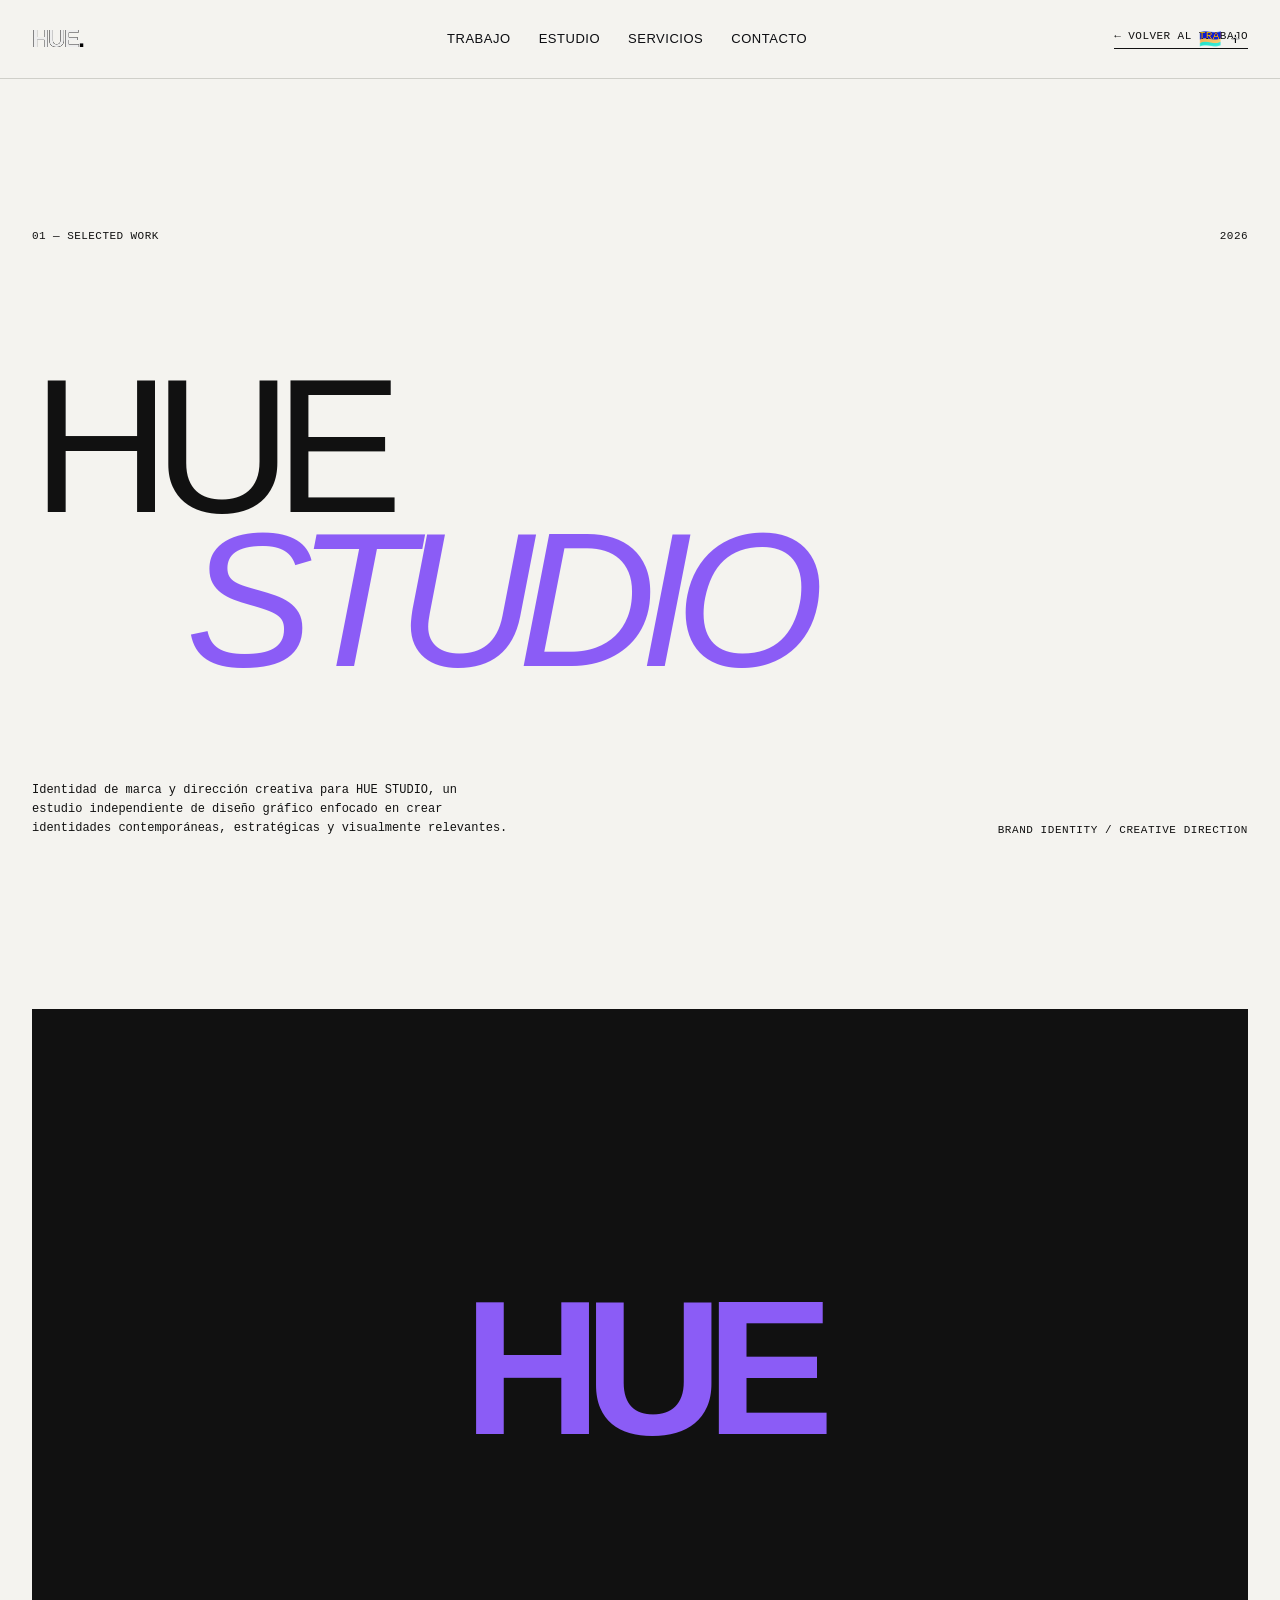
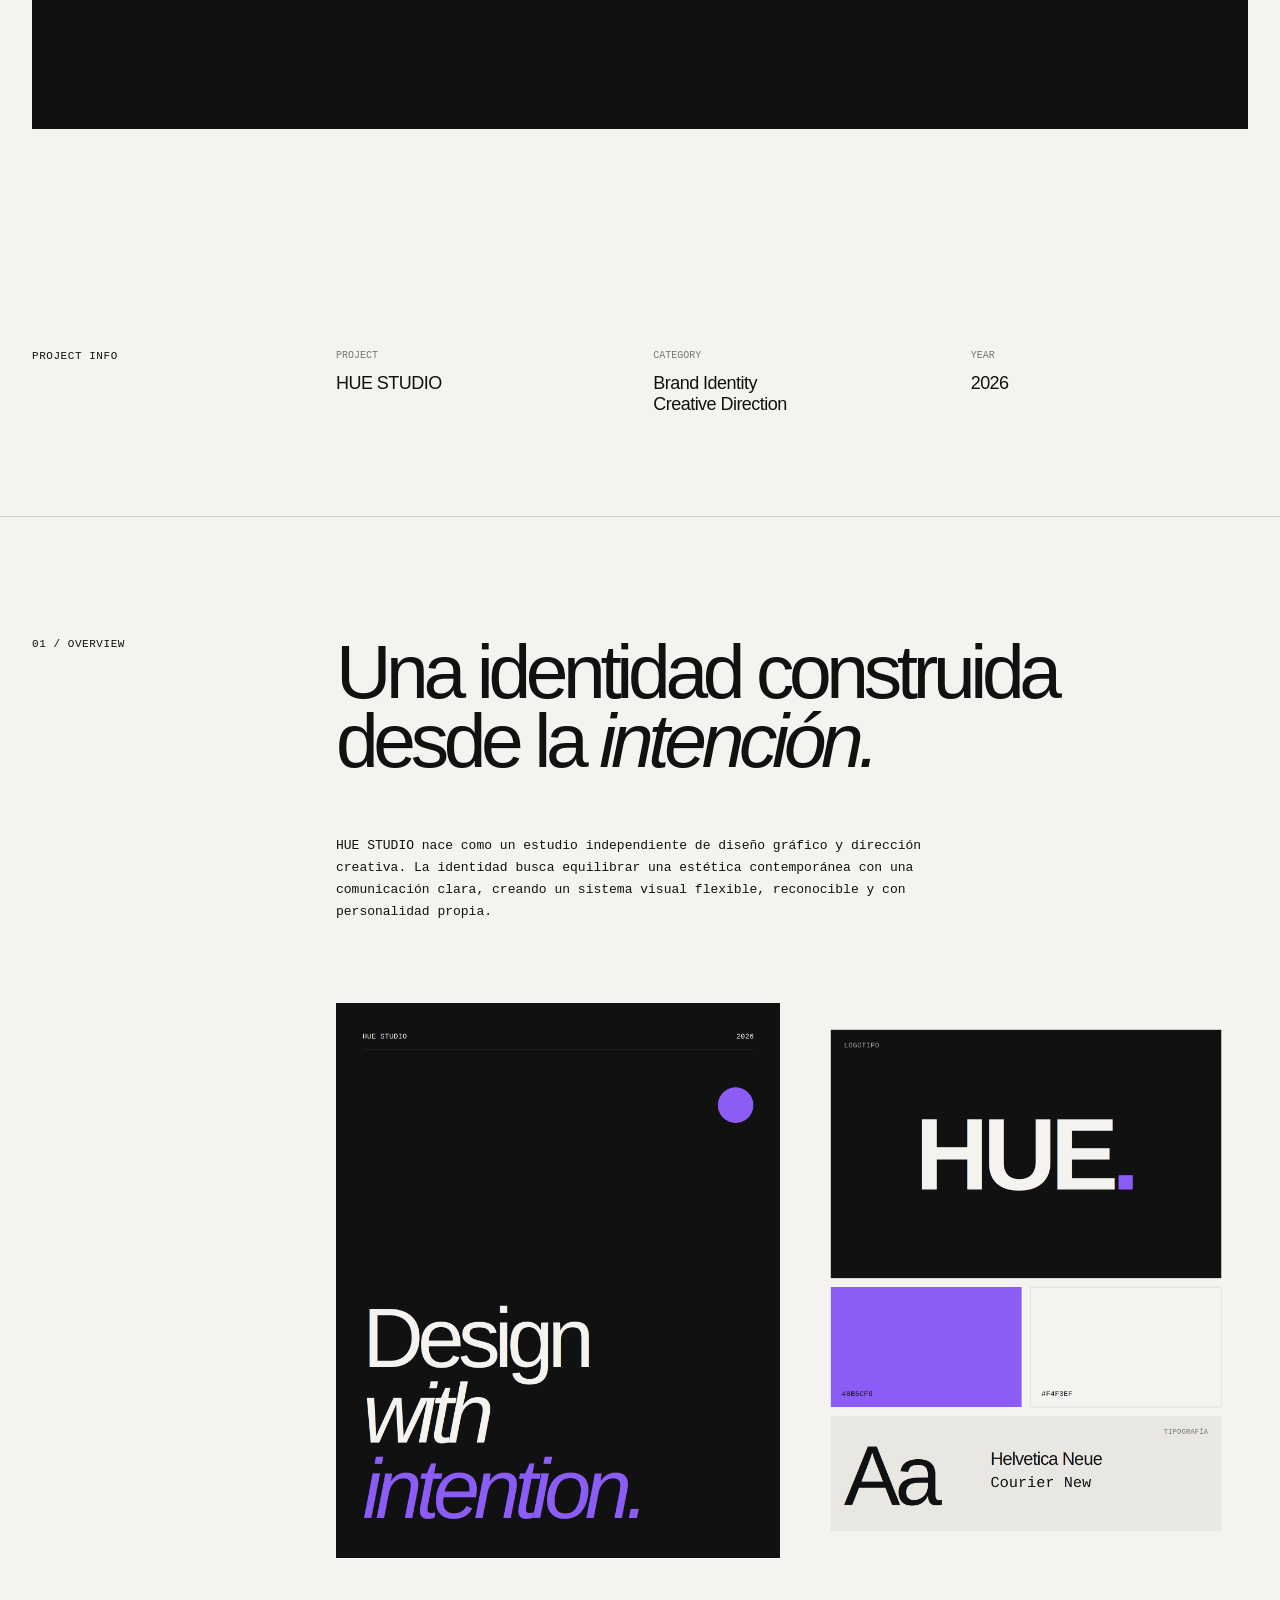
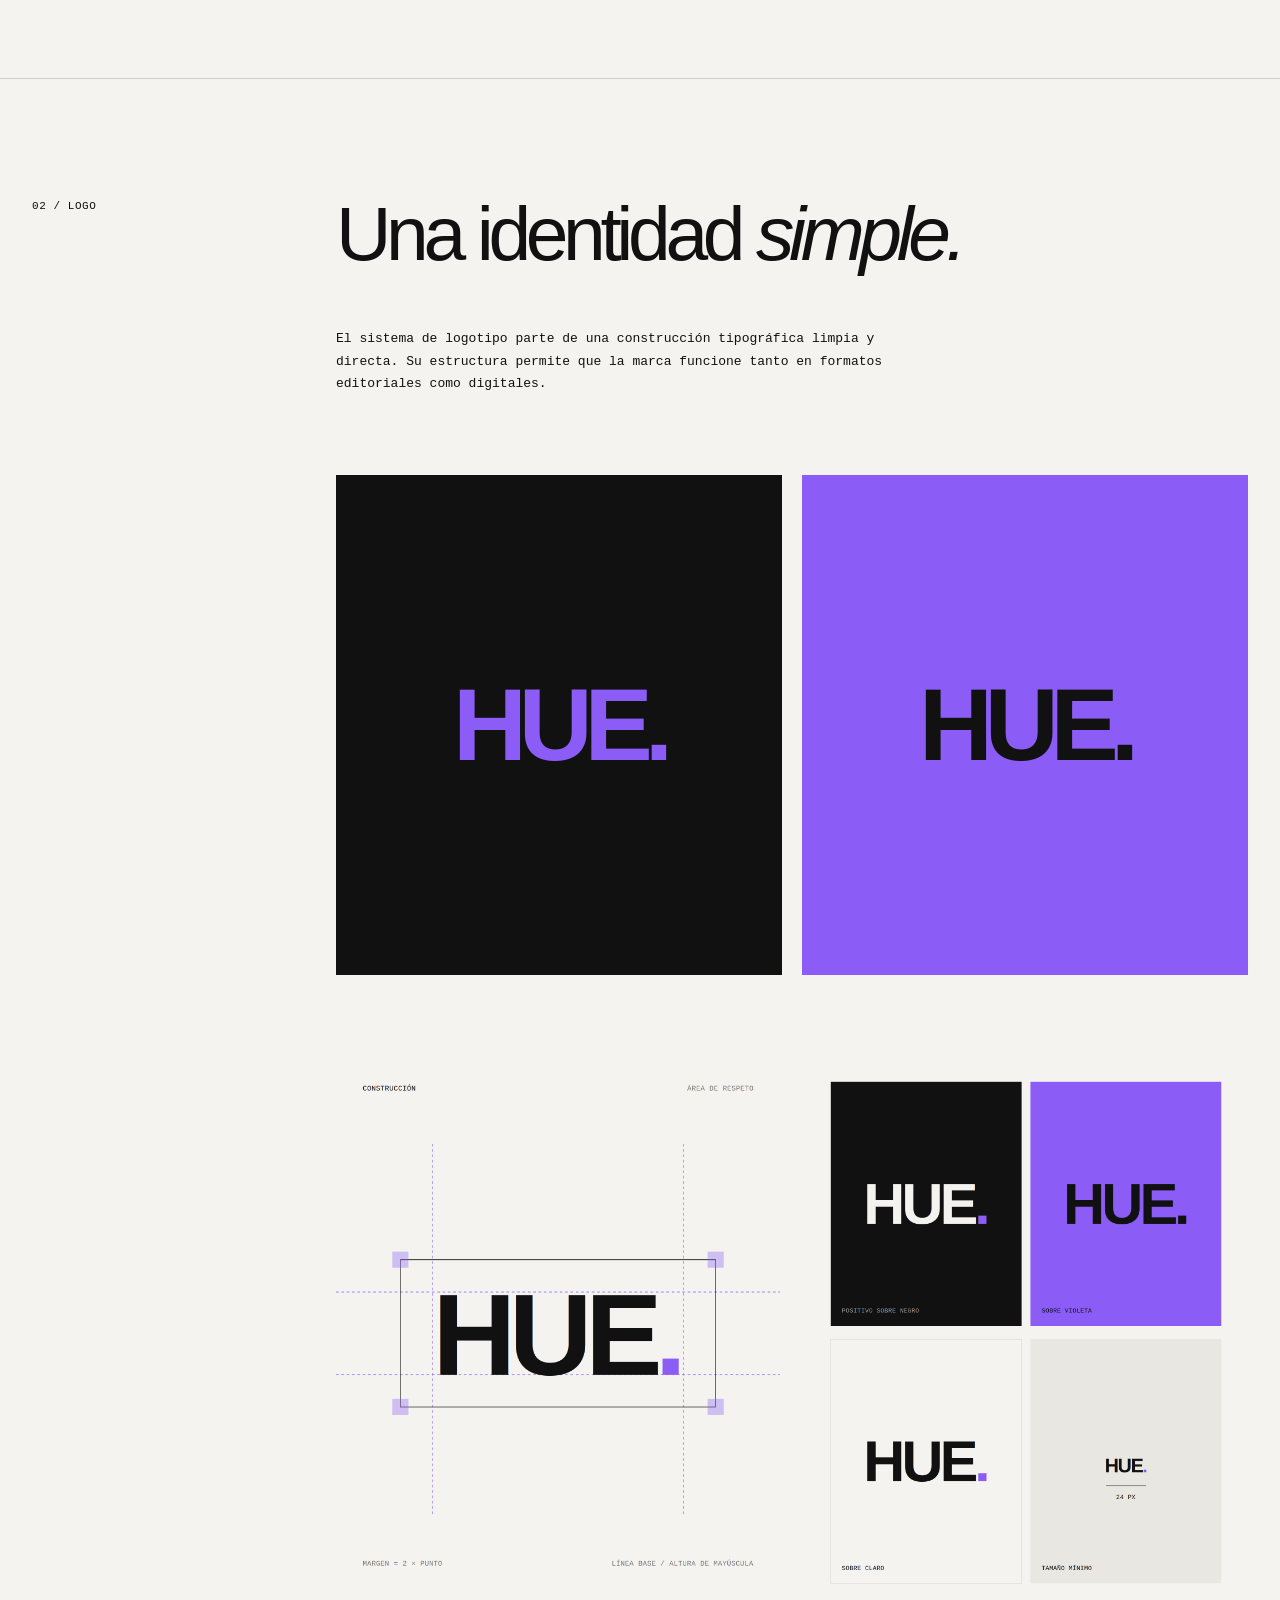
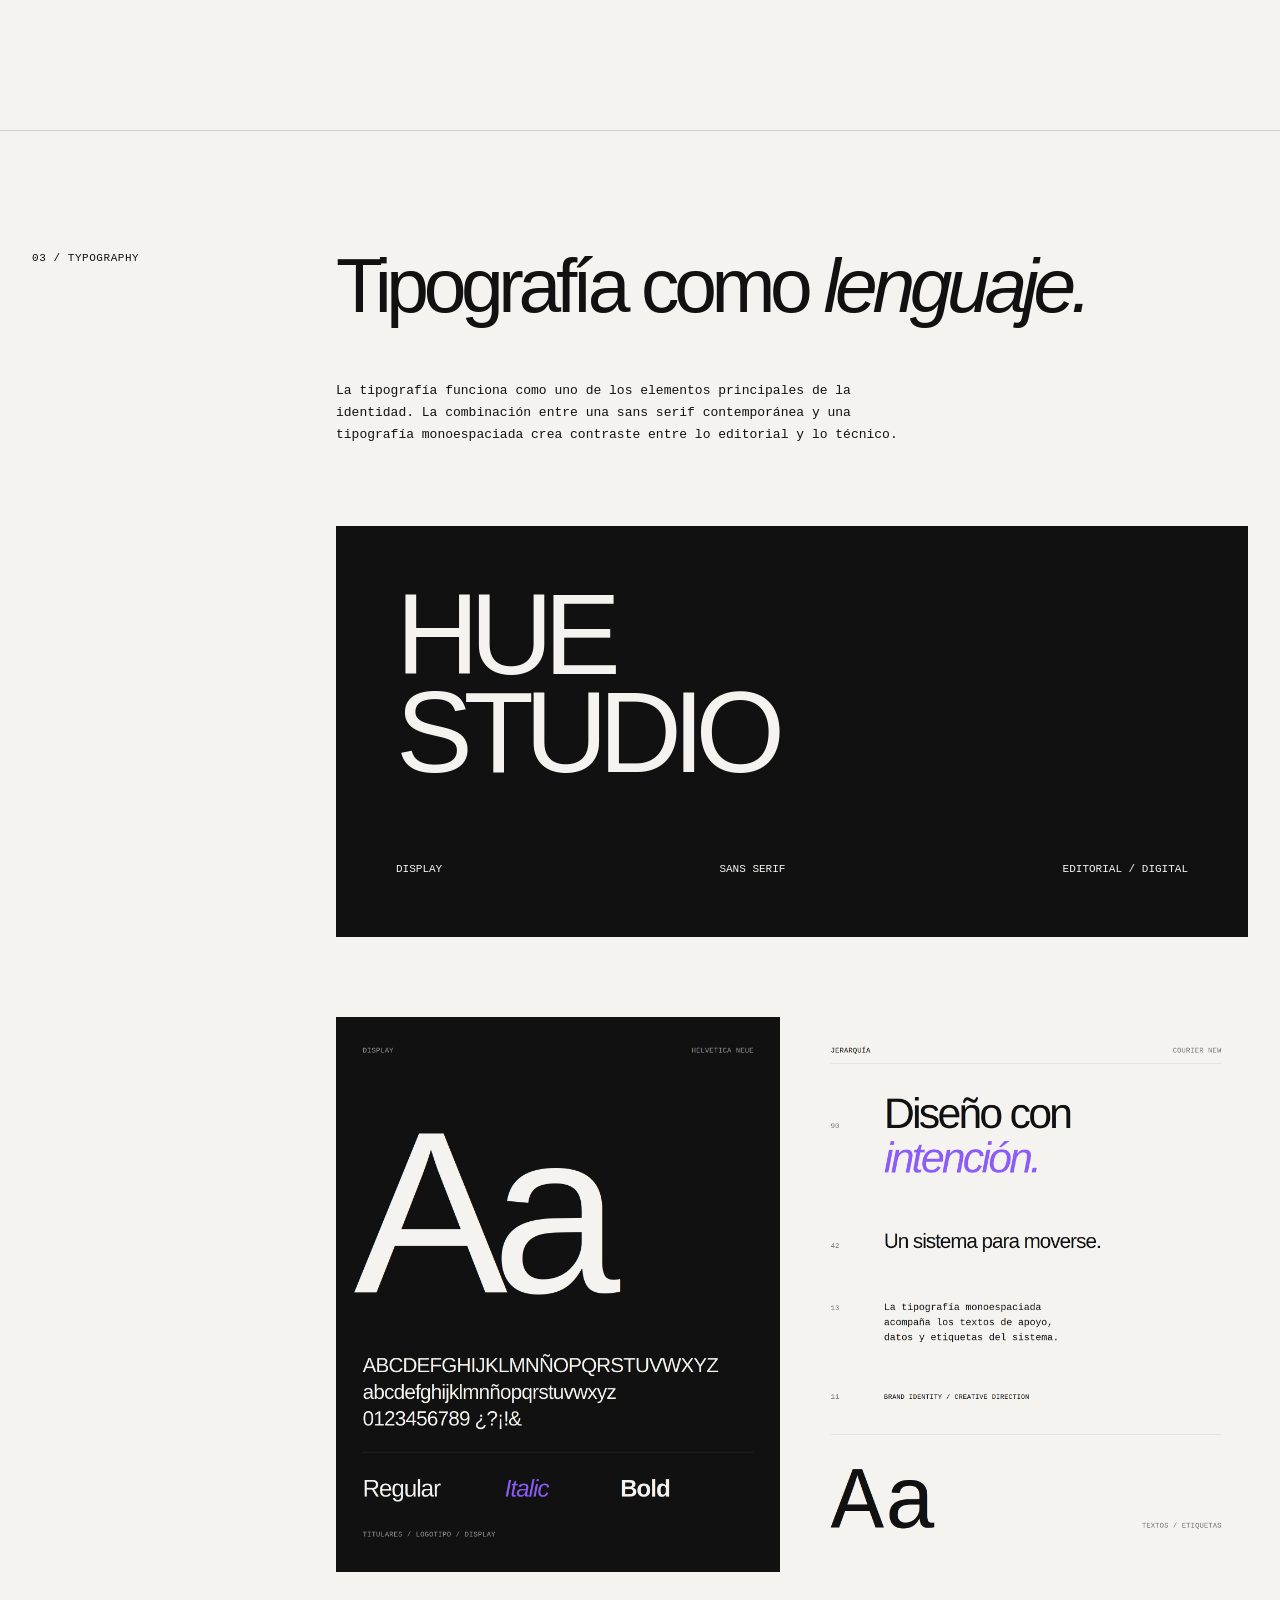
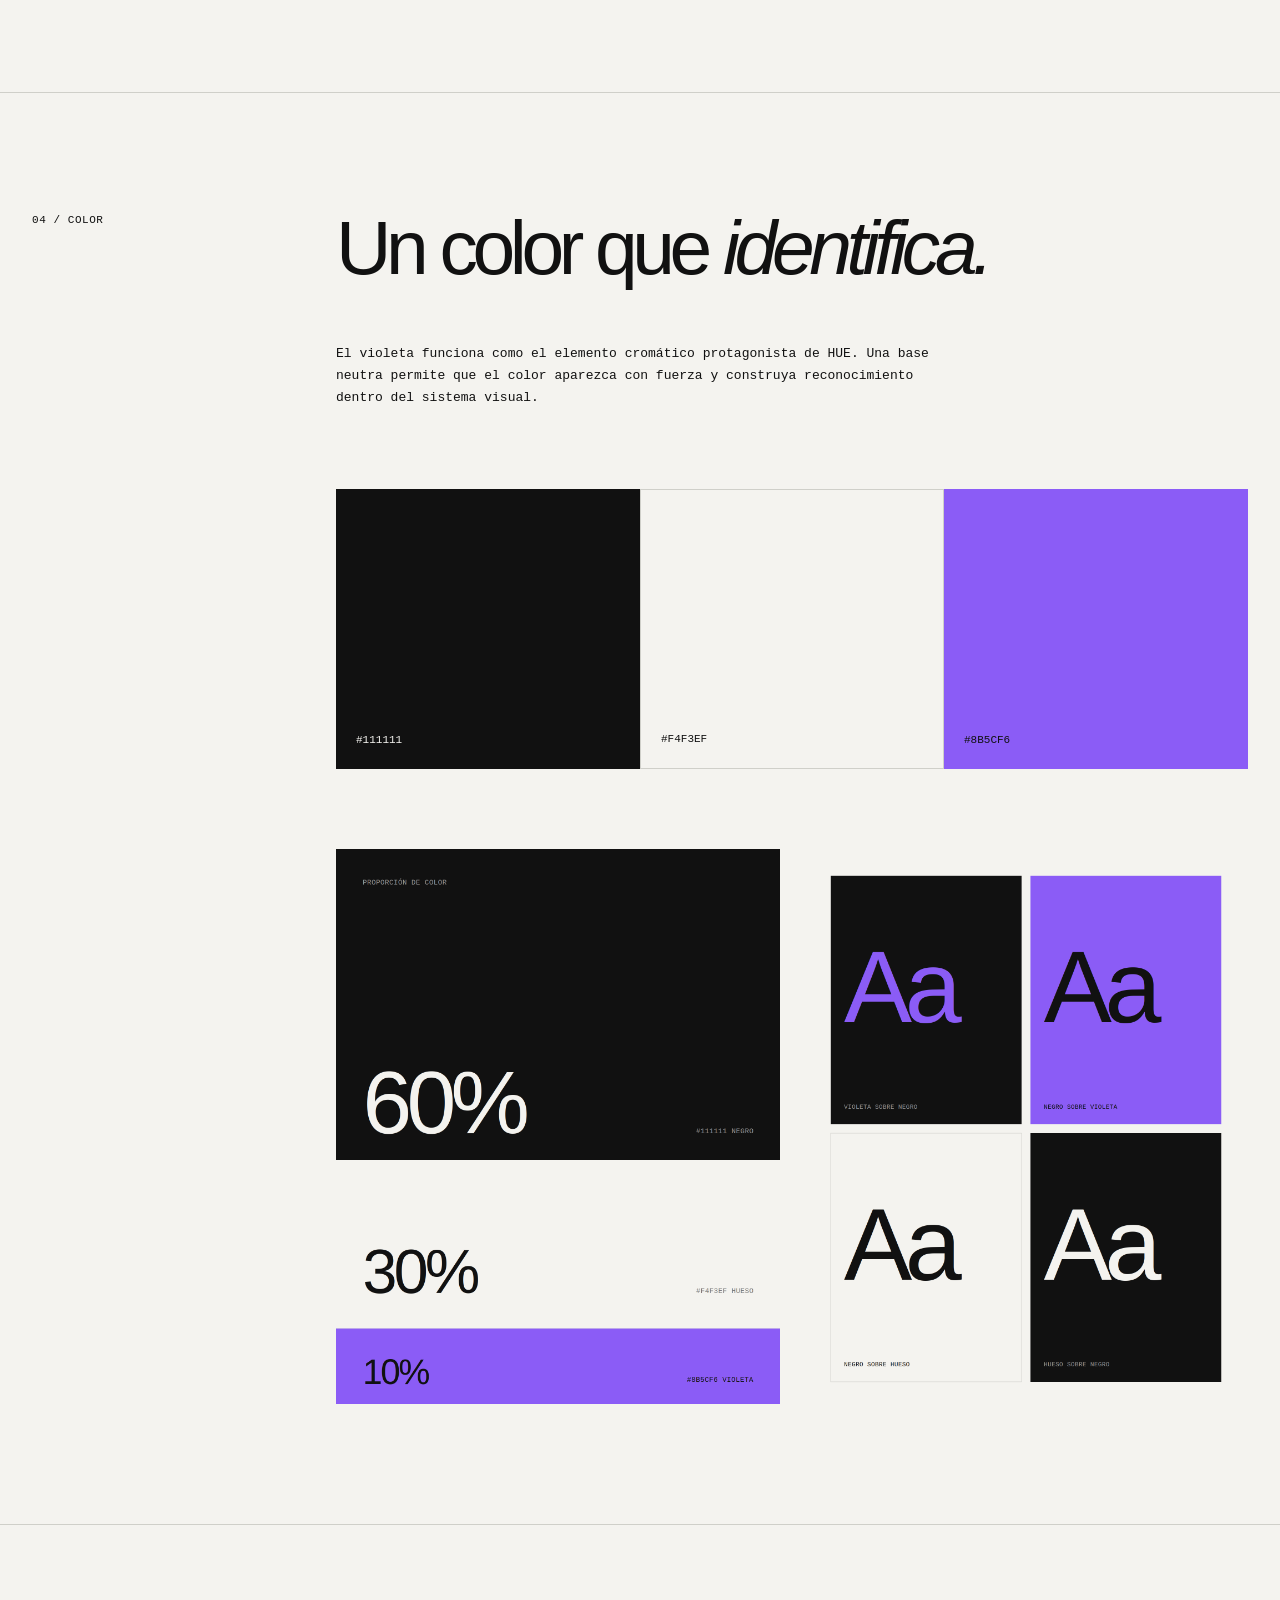
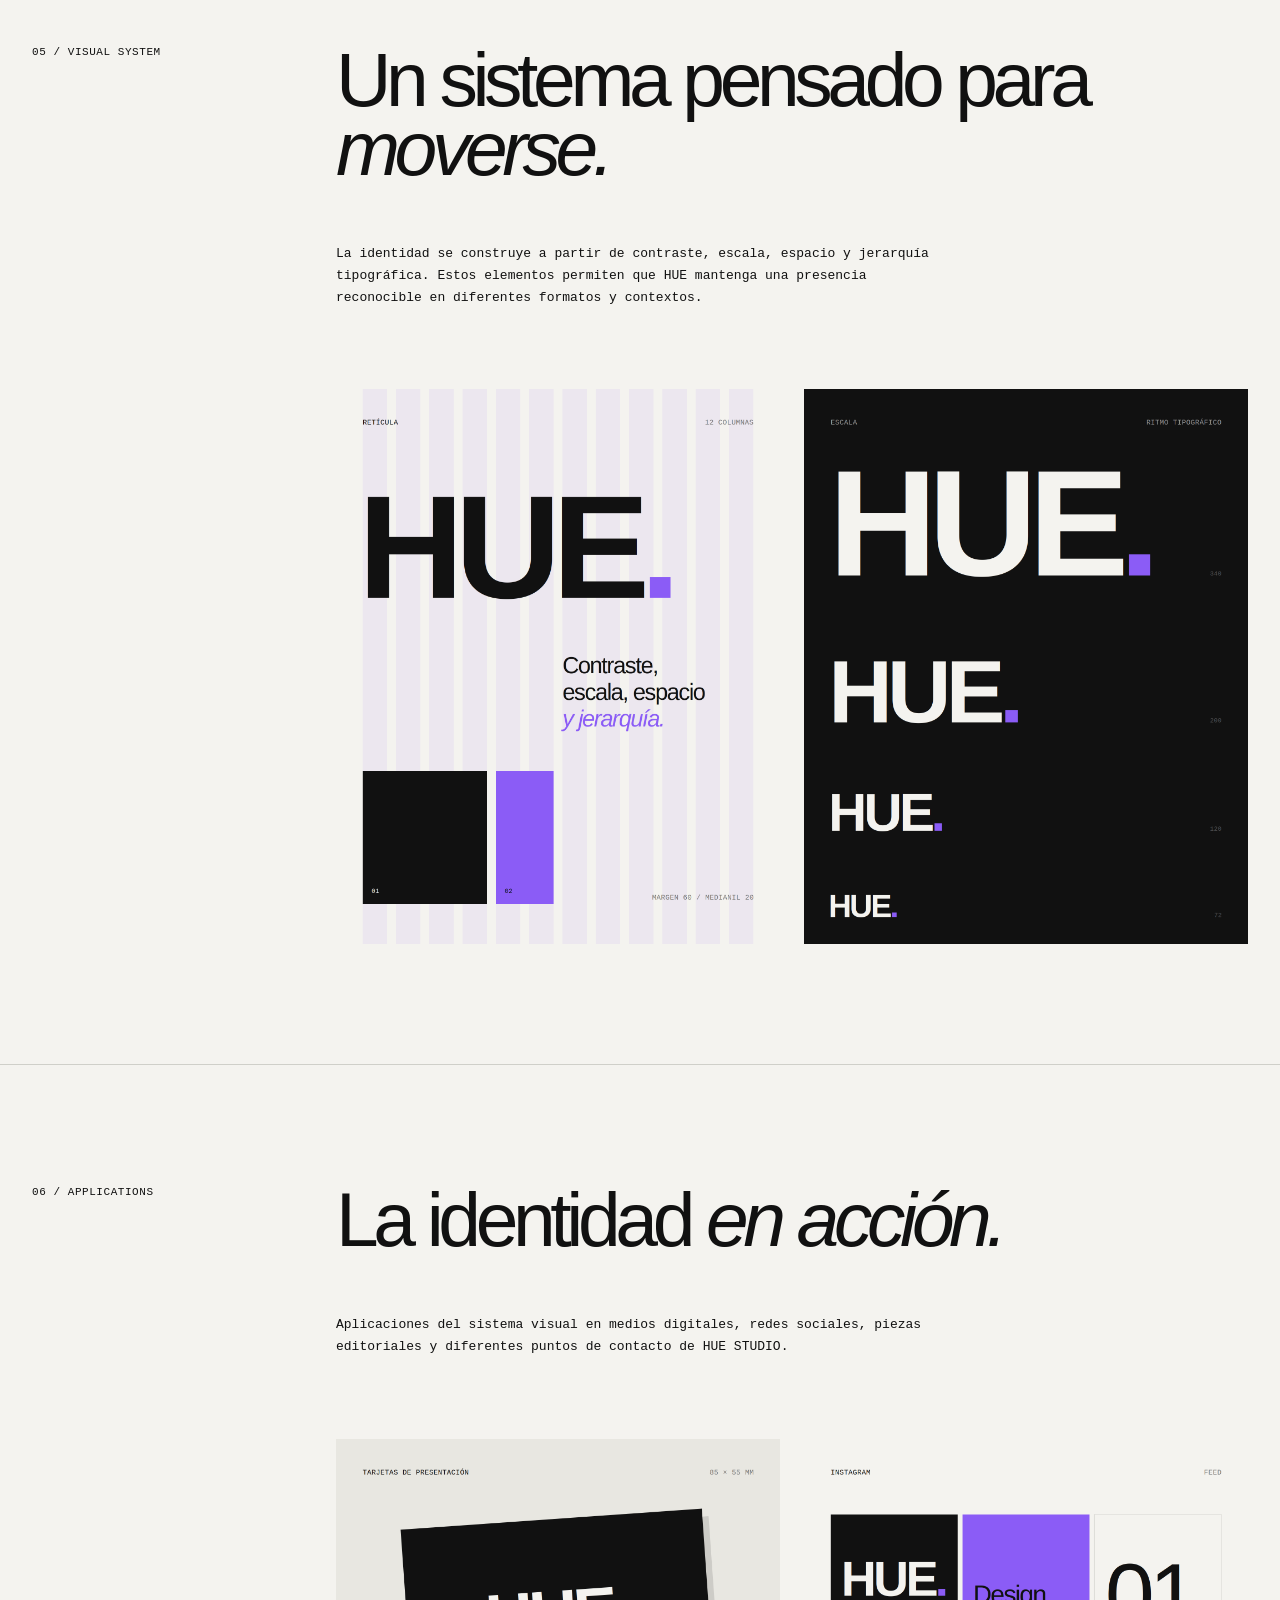
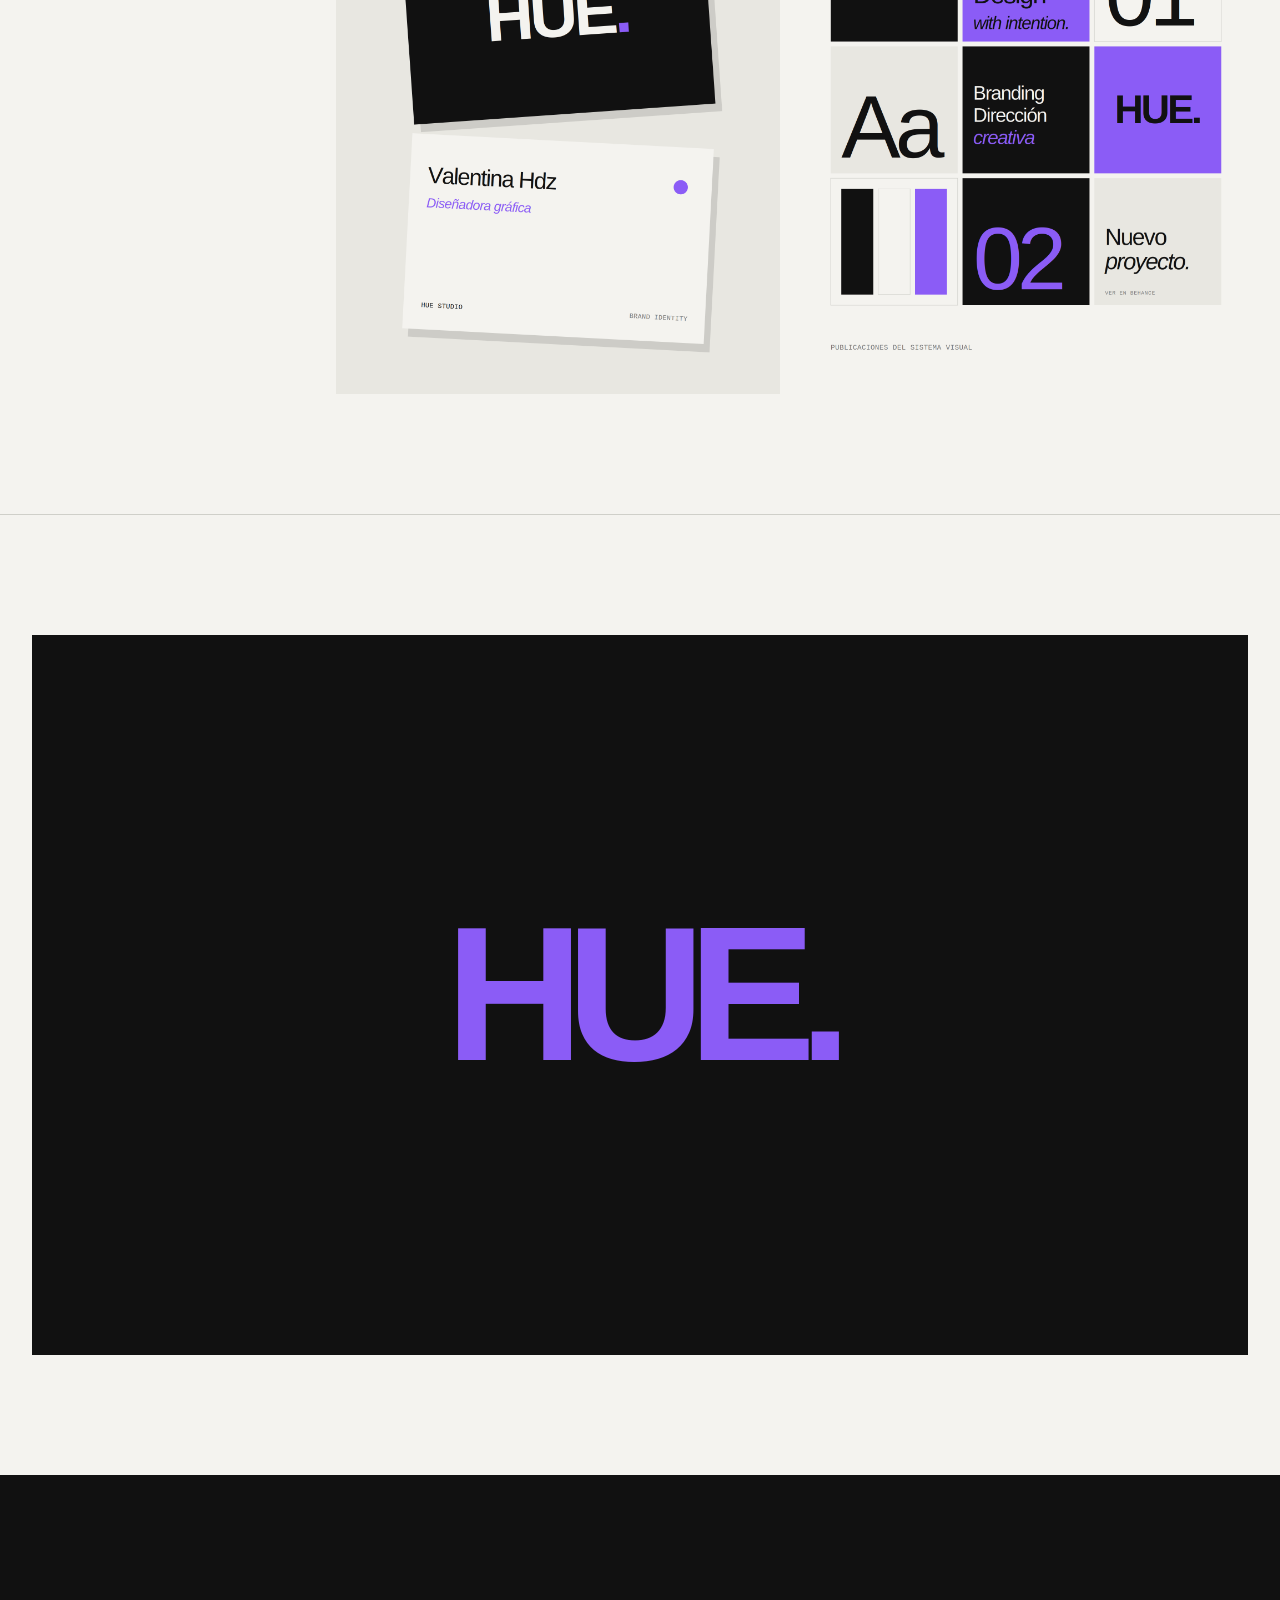
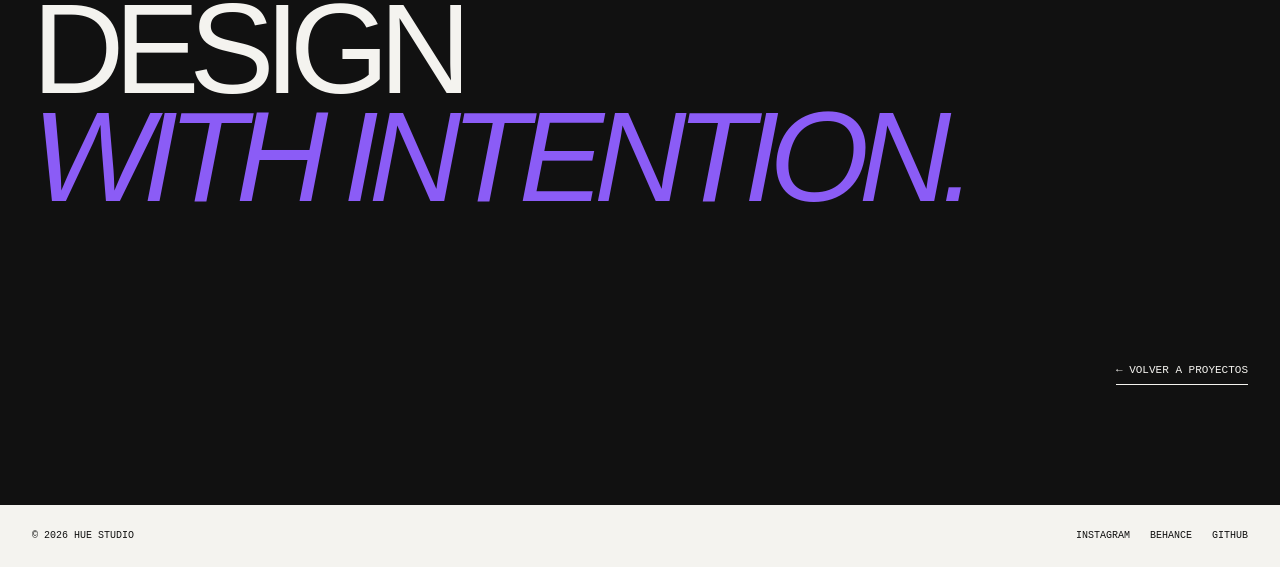
==== commit 3dbfe46b: "Add files via upload" ====
--- a/hue_studio.html
+++ b/hue_studio.html
@@ -26,6 +26,111 @@
     </a>
   </header>
 
+   <!-- ================================
+       HEADER
+  ================================= -->
+
+  <header class="site-header">
+
+    <a href="index.html" class="logo">
+
+      HUE<span>.</span>
+
+    </a>
+
+    <nav class="navigation">
+
+      <a href="trabajo.html">
+        Trabajo
+      </a>
+
+      <a href="estudio.html">
+        Estudio
+      </a>
+
+      <a href="servicios.html">
+        Servicios
+      </a>
+
+      <a href="contacto.html">
+        Contacto
+      </a>
+
+    </nav>
+
+    <!-- LANGUAGE MENU -->
+
+    <div class="language-menu">
+
+      <button
+        class="language-toggle"
+        type="button"
+        aria-label="Seleccionar idioma"
+      >
+
+        <span class="current-flag">
+          🇨🇴
+        </span>
+
+        <span class="menu-icon">
+          +
+        </span>
+
+      </button>
+
+      <div class="language-dropdown">
+
+        <button type="button" data-lang="es">
+          🇨🇴 Español
+        </button>
+
+        <button type="button" data-lang="en">
+          🇺🇸 English
+        </button>
+
+        <button type="button" data-lang="pt">
+          🇧🇷 Português
+        </button>
+
+        <button type="button" data-lang="fr">
+          🇫🇷 Français
+        </button>
+
+        <button type="button" data-lang="de">
+          🇩🇪 Deutsch
+        </button>
+
+        <button type="button" data-lang="it">
+          🇮🇹 Italiano
+        </button>
+
+        <button type="button" data-lang="ja">
+          🇯🇵 日本語
+        </button>
+
+        <button type="button" data-lang="ko">
+          🇰🇷 한국어
+        </button>
+
+      </div>
+
+    </div>
+
+    <!-- MOBILE MENU -->
+
+    <button
+      class="menu-button"
+      type="button"
+      aria-label="Abrir menú"
+    >
+
+      Menu
+
+    </button>
+
+  </header>
+
+
   <!-- ================================
   PROJECT
   ================================ -->
@@ -384,9 +489,10 @@
   <footer class="site-footer">
     <span>© 2026 HUE STUDIO</span>
     <div>
-      <a href="#">Instagram</a>
-      <a href="#">Behance</a>
-      <a href="#">GitHub</a>
+      <a href="https://www.instagram.com/hue.studioc/">Instagram</a>
+      <a href="https://www.behance.net/valentihdz">Behance</a>
+      <a href="https://github.com/valentihdz">GitHub</a>
+  
     </div>
   </footer>
 
--- a/styles.css
+++ b/styles.css
@@ -1,753 +1,539 @@
 /* ================================
-HUE STUDIO
-Global Styles
+   HUE STUDIO
+   GLOBAL STYLES
 ================================ */
 
 :root {
---background: #f4f3ef;
---foreground: #111111;
---muted: #777777;
---border: #cfcfc9;
---accent: #8b5cf6;
-
---font-display: "Helvetica Neue", Helvetica, Arial, sans-serif;
---font-mono: "Courier New", Courier, monospace;
-}
-
-/* ================================
-RESET
+  --background: #f4f3ef;
+  --foreground: #111111;
+  --muted: #777777;
+  --border: #cfcfc9;
+  --accent: #8b5cf6;
+  --font-display: "Helvetica Neue", Helvetica, Arial, sans-serif;
+  --font-mono: "Courier New", Courier, monospace;
+}
+
+/* ================================
+   RESET
 ================================ */
 
 * {
   margin: 0;
   padding: 0;
   box-sizing: border-box;
-  }
+}
 
 html {
-scroll-behavior: smooth;
+  scroll-behavior: smooth;
 }
 
 body {
-background: var(--background);
-color: var(--foreground);
-font-family: var(--font-display);
-line-height: 1.4;
+  background: var(--background);
+  color: var(--foreground);
+  font-family: var(--font-display);
+  line-height: 1.4;
 }
 
 a {
-color: inherit;
-text-decoration: none;
+  color: inherit;
+  text-decoration: none;
 }
 
 button {
-font: inherit;
-}
-
-/* ================================
-HEADER
+  font: inherit;
+}
+
+/* ================================
+   HEADER
 ================================ */
 
 .site-header {
-position: fixed;
-top: 0;
-left: 0;
-
-width: 100%;
-
-padding: 22px 32px;
-
-display: flex;
-align-items: center;
-justify-content: space-between;
-
-z-index: 100;
-
-mix-blend-mode: difference;
-
-color: white;
+  position: fixed;
+  top: 0;
+  left: 0;
+  width: 100%;
+  padding: 22px 32px;
+  display: flex;
+  align-items: center;
+  justify-content: space-between;
+  z-index: 100;
+  mix-blend-mode: difference;
+  color: white;
 }
 
 .logo {
-font-size: 24px;
-font-weight: 700;
-letter-spacing: -0.06em;
+  font-size: 24px;
+  font-weight: 700;
+  letter-spacing: -0.06em;
 }
 
 .logo span {
-color: var(--accent);
+  color: var(--accent);
 }
 
 .navigation {
-display: flex;
-gap: 28px;
-
-font-size: 13px;
-text-transform: uppercase;
-letter-spacing: 0.04em;
+  display: flex;
+  gap: 28px;
+  font-size: 13px;
+  text-transform: uppercase;
+  letter-spacing: 0.04em;
 }
 
 .navigation a {
-position: relative;
+  position: relative;
 }
 
 .navigation a::after {
-content: "";
-
-position: absolute;
-
-bottom: -5px;
-left: 0;
-
-width: 0;
-height: 1px;
-
-background: currentColor;
-
-transition: width 0.3s ease;
+  content: "";
+  position: absolute;
+  bottom: -5px;
+  left: 0;
+  width: 0;
+  height: 1px;
+  background: currentColor;
+  transition: width 0.3s ease;
 }
 
 .navigation a:hover::after {
-width: 100%;
+  width: 100%;
 }
 
 .menu-button {
-display: none;
-
-background: none;
-border: none;
-
-color: inherit;
-
-cursor: pointer;
-}
-
-/* ================================
-LANGUAGE MENU
+  display: none;
+  background: none;
+  border: none;
+  color: inherit;
+  cursor: pointer;
+}
+
+/* ================================
+   LANGUAGE MENU
 ================================ */
 
 .language-menu {
-position: relative;
-
-display: flex;
-align-items: center;
-
-margin-left: 20px;
-
-mix-blend-mode: normal;
+  position: relative;
+  display: flex;
+  align-items: center;
+  margin-left: 20px;
+  mix-blend-mode: normal;
 }
 
 .language-toggle {
-display: flex;
-align-items: center;
-gap: 10px;
-
-padding: 6px 8px;
-
-background: transparent;
-border: none;
-
-color: inherit;
-
-cursor: pointer;
-
-font-size: 18px;
+  display: flex;
+  align-items: center;
+  gap: 10px;
+  padding: 6px 8px;
+  background: transparent;
+  border: none;
+  color: inherit;
+  cursor: pointer;
+  font-size: 18px;
 }
 
 .current-flag {
-display: inline-flex;
-
-align-items: center;
-justify-content: center;
-
-line-height: 1;
-
-mix-blend-mode: normal;
-
-filter: none;
+  display: inline-flex;
+  align-items: center;
+  justify-content: center;
+  line-height: 1;
+  mix-blend-mode: normal;
+  filter: none;
 }
 
 .menu-icon {
-font-size: 16px;
-line-height: 1;
-
-color: white;
+  font-size: 16px;
+  line-height: 1;
+  color: white;
 }
 
 .language-dropdown {
-position: absolute;
-
-top: calc(100% + 12px);
-right: 0;
-
-min-width: 170px;
-
-padding: 8px;
-
-display: flex;
-flex-direction: column;
-gap: 2px;
-
-background: #111111;
-color: #f4f3ef;
-
-border: 1px solid rgba(244, 243, 239, 0.2);
-
-opacity: 0;
-visibility: hidden;
-
-transform: translateY(-8px);
-
-transition:
-opacity 0.2s ease,
-visibility 0.2s ease,
-transform 0.2s ease;
-
-z-index: 200;
+  position: absolute;
+  top: calc(100% + 12px);
+  right: 0;
+  min-width: 170px;
+  padding: 8px;
+  display: flex;
+  flex-direction: column;
+  gap: 2px;
+  background: #111111;
+  color: #f4f3ef;
+  border: 1px solid rgba(244, 243, 239, 0.2);
+  opacity: 0;
+  visibility: hidden;
+  transform: translateY(-8px);
+  transition:
+    opacity 0.2s ease,
+    visibility 0.2s ease,
+    transform 0.2s ease;
+  z-index: 200;
 }
 
 .language-menu.open .language-dropdown {
-opacity: 1;
-visibility: visible;
-transform: translateY(0);
+  opacity: 1;
+  visibility: visible;
+  transform: translateY(0);
 }
 
 .language-dropdown button {
-width: 100%;
-
-display: flex;
-align-items: center;
-gap: 10px;
-
-padding: 9px 10px;
-
-background: transparent;
-border: none;
-
-color: #f4f3ef;
-
-text-align: left;
-
-cursor: pointer;
-
-font-family: var(--font-mono);
-font-size: 11px;
-
-transition:
-background 0.2s ease,
-color 0.2s ease;
+  width: 100%;
+  display: flex;
+  align-items: center;
+  gap: 10px;
+  padding: 9px 10px;
+  background: transparent;
+  border: none;
+  color: #f4f3ef;
+  text-align: left;
+  cursor: pointer;
+  font-family: var(--font-mono);
+  font-size: 11px;
+  transition:
+    background 0.2s ease,
+    color 0.2s ease;
 }
 
 .language-dropdown button:hover,
 .language-dropdown button.active {
-background: #f4f3ef;
-color: #111111;
+  background: #f4f3ef;
+  color: #111111;
 }
 
 .language-dropdown button span:first-child {
-display: inline-flex;
-
-align-items: center;
-justify-content: center;
-
-line-height: 1;
-
-mix-blend-mode: normal;
-
-filter: none;
-}
-
-/* ================================
-HERO
+  display: inline-flex;
+  align-items: center;
+  justify-content: center;
+  line-height: 1;
+  mix-blend-mode: normal;
+  filter: none;
+}
+
+/* ================================
+   HERO
 ================================ */
 
 .hero {
-min-height: 100vh;
-
-padding: 120px 32px 40px;
-
-display: flex;
-flex-direction: column;
-justify-content: space-between;
+  min-height: 100vh;
+  padding: 120px 32px 40px;
+  display: flex;
+  flex-direction: column;
+  justify-content: space-between;
 }
 
 .hero-meta,
 .hero-bottom {
-display: flex;
-justify-content: space-between;
-gap: 20px;
-
-font-family: var(--font-mono);
-font-size: 11px;
-
-text-transform: uppercase;
-letter-spacing: 0.04em;
+  display: flex;
+  justify-content: space-between;
+  gap: 20px;
+  font-family: var(--font-mono);
+  font-size: 11px;
+  text-transform: uppercase;
+  letter-spacing: 0.04em;
 }
 
 .hero-title {
-max-width: 1300px;
+  max-width: 1300px;
 }
 
 .hero-title h1 {
-font-size: clamp(64px, 10vw, 170px);
-
-font-weight: 500;
-
-line-height: 0.86;
-
-letter-spacing: -0.075em;
+  font-size: clamp(64px, 10vw, 170px);
+  font-weight: 500;
+  line-height: 0.86;
+  letter-spacing: -0.075em;
 }
 
 .hero-title h1 span {
-display: block;
-
-margin-left: 12vw;
-
-font-style: italic;
-font-weight: 400;
+  display: block;
+  margin-left: 12vw;
+  font-style: italic;
+  font-weight: 400;
 }
 
 .hero-bottom {
-align-items: flex-end;
+  align-items: flex-end;
 }
 
 .hero-bottom p {
-max-width: 330px;
-
-font-family: var(--font-mono);
-
-font-size: 12px;
-
-line-height: 1.5;
-
-text-transform: none;
+  max-width: 330px;
+  font-family: var(--font-mono);
+  font-size: 12px;
+  line-height: 1.5;
+  text-transform: none;
 }
 
 .arrow-link {
-border-bottom: 1px solid currentColor;
-
-padding-bottom: 4px;
-
-transition:
-transform 0.3s ease,
-opacity 0.3s ease;
+  border-bottom: 1px solid currentColor;
+  padding-bottom: 4px;
+  transition:
+    transform 0.3s ease,
+    opacity 0.3s ease;
 }
 
 .arrow-link:hover {
-transform: translateY(-3px);
-opacity: 0.6;
-}
-
-/* ================================
-GENERAL SECTIONS
+  transform: translateY(-3px);
+  opacity: 0.6;
+}
+
+/* ================================
+   GENERAL SECTIONS
 ================================ */
 
 section {
-padding: 120px 32px;
+  padding: 120px 32px;
 }
 
 .section-label,
 .section-header {
-font-family: var(--font-mono);
-
-font-size: 11px;
-
-text-transform: uppercase;
-
-letter-spacing: 0.05em;
+  font-family: var(--font-mono);
+  font-size: 11px;
+  text-transform: uppercase;
+  letter-spacing: 0.05em;
 }
 
 .section-header {
-display: flex;
-justify-content: space-between;
-
-padding-bottom: 24px;
-
-border-bottom: 1px solid var(--border);
-}
-
-/* ================================
-INTRO
+  display: flex;
+  justify-content: space-between;
+  padding-bottom: 24px;
+  border-bottom: 1px solid var(--border);
+}
+
+/* ================================
+   INTRO
 ================================ */
 
 .intro {
-display: grid;
-
-grid-template-columns: 25% 75%;
-
-border-top: 1px solid var(--border);
+  display: grid;
+  grid-template-columns: 25% 75%;
+  border-top: 1px solid var(--border);
 }
 
 .intro-large {
-max-width: 850px;
-
-font-size: clamp(38px, 5vw, 76px);
-
-line-height: 0.98;
-
-letter-spacing: -0.05em;
+  max-width: 850px;
+  font-size: clamp(38px, 5vw, 76px);
+  line-height: 0.98;
+  letter-spacing: -0.05em;
 }
 
 .intro-large em {
-font-style: italic;
-}
-
-/* ================================
-WORK
+  font-style: italic;
+}
+
+/* ================================
+   WORK
 ================================ */
 
 .project-grid {
-display: grid;
-
-grid-template-columns: repeat(2, 1fr);
-
-gap: 64px 24px;
-
-margin-top: 60px;
+  display: grid;
+  grid-template-columns: repeat(2, 1fr);
+  gap: 64px 24px;
+  margin-top: 60px;
 }
 
 .project-large {
-grid-column: span 2;
+  grid-column: span 2;
 }
 
 .project-image {
-min-height: 550px;
-
-display: flex;
-align-items: center;
-justify-content: center;
-
-overflow: hidden;
-
-transition: transform 0.5s ease;
+  min-height: 550px;
+  display: flex;
+  align-items: center;
+  justify-content: center;
+  overflow: hidden;
+  transition: transform 0.5s ease;
 }
 
 .project:hover .project-image {
-transform: scale(0.985);
+  transform: scale(0.985);
 }
 
 .project-image span {
-font-size: clamp(50px, 9vw, 140px);
-
-font-weight: 700;
-
-letter-spacing: -0.08em;
-
-text-align: center;
+  font-size: clamp(50px, 9vw, 140px);
+  font-weight: 700;
+  letter-spacing: -0.08em;
+  text-align: center;
 }
 
 .project-hue {
-background: #111111;
-color: #f4f3ef;
+  background: #111111;
+  color: #f4f3ef;
 }
 
 .project-hue span {
-color: #8b5cf6;
+  color: #8b5cf6;
 }
 
 .project-miel {
-background: #d9c7ff;
-color: #111111;
+  background: #d9c7ff;
+  color: #111111;
 }
 
 .project-miel span {
-font-size: clamp(40px, 7vw, 100px);
+  font-size: clamp(40px, 7vw, 100px);
+}
+
+.project-slone {
+  background: #111111;
+  color: #f4f3ef;
+}
+
+.project-slone span {
+  color: #f4f3ef;
 }
 
 .project-concept {
-background: #e8e7e1;
-color: #111111;
+  background: #e8e7e1;
+  color: #111111;
 }
 
 .project-info {
-display: flex;
-
-justify-content: space-between;
-
-padding-top: 14px;
-
-font-family: var(--font-mono);
-
-font-size: 11px;
-
-text-transform: uppercase;
+  display: flex;
+  justify-content: space-between;
+  padding-top: 14px;
+  font-family: var(--font-mono);
+  font-size: 11px;
+  text-transform: uppercase;
 }
 
 .project-info h2 {
-font-family: var(--font-display);
-
-font-size: 16px;
-
-font-weight: 500;
-
-letter-spacing: -0.02em;
+  font-family: var(--font-display);
+  font-size: 16px;
+  font-weight: 500;
+  letter-spacing: -0.02em;
 }
 
 .project-info p {
-margin-top: 3px;
-
-color: var(--muted);
-}
-
-/* ================================
-ABOUT
+  margin-top: 3px;
+  color: var(--muted);
+}
+
+/* ================================
+   ABOUT
 ================================ */
 
 .about {
-display: grid;
-
-grid-template-columns: 25% 75%;
-
-background: #111111;
-
-color: #f4f3ef;
+  display: grid;
+  grid-template-columns: 25% 75%;
+  background: #111111;
+  color: #f4f3ef;
 }
 
 .about-content {
-max-width: 900px;
+  max-width: 900px;
 }
 
 .about-content h2 {
-font-size: clamp(50px, 7vw, 110px);
-
-line-height: 0.9;
-
-font-weight: 500;
-
-letter-spacing: -0.07em;
+  font-size: clamp(50px, 7vw, 110px);
+  line-height: 0.9;
+  font-weight: 500;
+  letter-spacing: -0.07em;
 }
 
 .about-content h2 span {
-display: block;
-
-font-style: italic;
-
-color: #8b5cf6;
+  display: block;
+  font-style: italic;
+  color: #8b5cf6;
 }
 
 .about-content p {
-max-width: 500px;
-
-margin-top: 80px;
-
-font-family: var(--font-mono);
-
-font-size: 13px;
-
-line-height: 1.6;
-}
-
-/* ================================
-SERVICES
+  max-width: 500px;
+  margin-top: 80px;
+  font-family: var(--font-mono);
+  font-size: 13px;
+  line-height: 1.6;
+}
+
+/* ================================
+   SERVICES
 ================================ */
 
 .services-list {
-margin-top: 40px;
+  margin-top: 40px;
 }
 
 .service {
-display: grid;
-
-grid-template-columns: 8% 37% 55%;
-
-align-items: baseline;
-
-padding: 22px 0;
-
-border-bottom: 1px solid var(--border);
+  display: grid;
+  grid-template-columns: 8% 37% 55%;
+  align-items: baseline;
+  padding: 22px 0;
+  border-bottom: 1px solid var(--border);
 }
 
 .service span,
 .service p {
-font-family: var(--font-mono);
-
-font-size: 11px;
+  font-family: var(--font-mono);
+  font-size: 11px;
 }
 
 .service h3 {
-font-size: clamp(28px, 4vw, 54px);
-
-font-weight: 400;
-
-letter-spacing: -0.05em;
+  font-size: clamp(28px, 4vw, 54px);
+  font-weight: 400;
+  letter-spacing: -0.05em;
 }
 
 .service p {
-color: var(--muted);
-}
-
-/* ================================
-CONTACT
+  color: var(--muted);
+}
+
+/* ================================
+   CONTACT
 ================================ */
 
 .contact {
-min-height: 80vh;
-
-display: grid;
-
-grid-template-columns: 25% 75%;
-
-background: var(--accent);
-
-color: #111111;
+  min-height: 80vh;
+  display: grid;
+  grid-template-columns: 25% 75%;
+  background: var(--accent);
+  color: #111111;
 }
 
 .contact-content p {
-font-family: var(--font-mono);
-
-font-size: 12px;
-
-text-transform: uppercase;
+  font-family: var(--font-mono);
+  font-size: 12px;
+  text-transform: uppercase;
 }
 
 .contact-email {
-display: inline-block;
-
-margin-top: 30px;
-
-font-size: clamp(50px, 9vw, 140px);
-
-font-weight: 500;
-
-line-height: 0.85;
-
-letter-spacing: -0.08em;
-
-border-bottom: 2px solid currentColor;
+  display: inline-block;
+  margin-top: 30px;
+  font-size: clamp(50px, 9vw, 140px);
+  font-weight: 500;
+  line-height: 0.85;
+  letter-spacing: -0.08em;
+  border-bottom: 2px solid currentColor;
 }
 
 .contact-email span {
-font-size: 0.5em;
-
-vertical-align: top;
-}
-
-/* ================================
-FOOTER
+  font-size: 0.5em;
+  vertical-align: top;
+}
+
+/* ================================
+   FOOTER
 ================================ */
 
 .site-footer {
-padding: 24px 32px;
-
-display: flex;
-
-justify-content: space-between;
-
-font-family: var(--font-mono);
-
-font-size: 10px;
-
-text-transform: uppercase;
+  padding: 24px 32px;
+  display: flex;
+  justify-content: space-between;
+  font-family: var(--font-mono);
+  font-size: 10px;
+  text-transform: uppercase;
 }
 
 .site-footer div {
-display: flex;
-gap: 20px;
-}
-
-/* ================================
-RESPONSIVE
-================================ */
-
-@media (max-width: 768px) {
-
-.site-header {
-padding: 20px;
-}
-
-.navigation {
-display: none;
-}
-
-.menu-button {
-display: block;
-}
-
-.language-menu {
-margin-left: auto;
-}
-
-.language-dropdown {
-right: 0;
-min-width: 155px;
-}
-
-section {
-padding: 80px 20px;
-}
-
-.hero {
-padding: 100px 20px 30px;
-}
-
-.hero-meta,
-.hero-bottom {
-flex-direction: column;
-align-items: flex-start;
-}
-
-.hero-title h1 {
-font-size: clamp(54px, 15vw, 100px);
-}
-
-.hero-title h1 span {
-margin-left: 5vw;
-}
-
-.intro,
-.about,
-.contact {
-grid-template-columns: 1fr;
-gap: 50px;
-}
-
-.project-grid {
-grid-template-columns: 1fr;
-}
-
-.project-large {
-grid-column: span 1;
-}
-
-.project-image {
-min-height: 400px;
-}
-
-.service {
-grid-template-columns: 12% 1fr;
-gap: 15px;
-}
-
-.service p {
-grid-column: 2;
-}
-
-.contact {
-min-height: 70vh;
-}
-
-.contact-email {
-font-size: 17vw;
-}
-
-.site-footer {
-flex-direction: column;
-gap: 15px;
-}
-}
-
-/* ================================
-HUE STUDIO — PROJECT PAGE
-================================ */
+  display: flex;
+  gap: 20px;
+}
+
+/* =========================================================
+   PROJECT / CASE STUDY PAGES
+========================================================= */
 
 .project-page {
   background: var(--background);
   color: var(--foreground);
 }
 
-
-/* ================================
-PROJECT HEADER
+/* ================================
+   PROJECT HEADER
 ================================ */
 
 .project-header {
@@ -776,9 +562,8 @@
   opacity: 0.5;
 }
 
-
-/* ================================
-PROJECT HERO
+/* ================================
+   PROJECT HERO
 ================================ */
 
 .project-hero {
@@ -832,30 +617,20 @@
   line-height: 1.6;
 }
 
-
-/* ================================
-FULL WIDTH VISUAL
-================================ */
-
-.full-visual {
+/* ================================
+   PROJECT COVER
+================================ */
+
+.project-cover {
   width: 100%;
   min-height: 80vh;
+  background: #111111;
   display: flex;
   align-items: center;
   justify-content: center;
   overflow: hidden;
 }
 
-.project-cover {
-  width: 100%;
-  min-height: 80vh;
-  background: #111111;
-  display: flex;
-  align-items: center;
-  justify-content: center;
-  overflow: hidden;
-}
-
 .project-cover img {
   width: 100%;
   height: 100%;
@@ -864,15 +639,14 @@
 }
 
 .project-cover-placeholder {
-  color: var(--accent);
+  color: #8b5cf6;
   font-size: clamp(70px, 15vw, 220px);
   font-weight: 700;
   letter-spacing: -0.09em;
 }
 
-
-/* ================================
-PROJECT DETAILS
+/* ================================
+   PROJECT INFO
 ================================ */
 
 .project-details {
@@ -910,9 +684,8 @@
   letter-spacing: -0.03em;
 }
 
-
-/* ================================
-CASE STUDY SECTIONS
+/* ================================
+   CASE STUDY SECTIONS
 ================================ */
 
 .case-section {
@@ -943,7 +716,6 @@
 
 .case-content h2 em {
   font-style: italic;
-  color: var(--accent);
 }
 
 .case-content > p {
@@ -954,9 +726,8 @@
   line-height: 1.7;
 }
 
-
-/* ================================
-VISUAL GRID
+/* ================================
+   VISUAL GRID
 ================================ */
 
 .visual-grid {
@@ -983,7 +754,7 @@
 
 .visual-block.dark {
   background: #111111;
-  color: var(--accent);
+  color: #8b5cf6;
 }
 
 .visual-block.light {
@@ -992,7 +763,7 @@
 }
 
 .visual-block.purple {
-  background: var(--accent);
+  background: #8b5cf6;
   color: #111111;
 }
 
@@ -1002,9 +773,62 @@
   letter-spacing: -0.08em;
 }
 
-
-/* ================================
-TYPOGRAPHY SPECIMEN
+/* ================================
+   CASE STUDY IMAGE GRID
+================================ */
+
+.image-grid {
+  display: grid;
+  grid-template-columns: repeat(2, 1fr);
+  gap: 20px;
+  margin-top: 80px;
+}
+
+.case-image {
+  width: 100%;
+  aspect-ratio: 4 / 5;
+  margin: 0;
+  overflow: hidden;
+  background: #e8e7e1;
+}
+
+.case-image img {
+  width: 100%;
+  height: 100%;
+  display: block;
+  object-fit: cover;
+}
+
+/* =========================================================
+   ESTILO DE GALERÍA HUE
+   APLICADO SOLAMENTE A MIEL Y SLONE
+
+   La estructura y distribución de .image-grid
+   permanecen intactas.
+========================================================= */
+
+.miel-page .case-image,
+.slone-page .case-image {
+  position: relative;
+  overflow: hidden;
+}
+
+.miel-page .case-image img,
+.slone-page .case-image img {
+  width: 100%;
+  height: 100%;
+  display: block;
+  object-fit: contain;
+  transition: transform 0.5s ease;
+}
+
+.miel-page .case-image:hover img,
+.slone-page .case-image:hover img {
+  transform: scale(0.96);
+}
+
+/* ================================
+   TYPOGRAPHY SPECIMEN
 ================================ */
 
 .type-specimen {
@@ -1029,9 +853,15 @@
   text-transform: uppercase;
 }
 
-
-/* ================================
-COLOR PALETTE
+.type-specimen img {
+  width: 100%;
+  height: auto;
+  display: block;
+  object-fit: contain;
+}
+
+/* ================================
+   COLOR PALETTE
 ================================ */
 
 .palette {
@@ -1061,13 +891,31 @@
 }
 
 .color-purple {
-  background: var(--accent);
+  background: #8b5cf6;
   color: #111111;
 }
 
-
-/* ================================
-PROJECT END
+/* ================================
+   FULL WIDTH VISUAL
+================================ */
+
+.full-visual {
+  width: 100%;
+  min-height: 80vh;
+  display: flex;
+  align-items: center;
+  justify-content: center;
+  overflow: hidden;
+}
+
+.full-visual img {
+  width: 100%;
+  height: 100%;
+  object-fit: cover;
+}
+
+/* ================================
+   PROJECT FOOTER
 ================================ */
 
 .project-end {
@@ -1090,7 +938,7 @@
 
 .project-end h2 span {
   display: block;
-  color: var(--accent);
+  color: #8b5cf6;
   font-style: italic;
 }
 
@@ -1101,34 +949,268 @@
   font-family: var(--font-mono);
   font-size: 11px;
   text-transform: uppercase;
-  transition: opacity 0.3s ease;
-}
-
-.project-end-link:hover {
-  opacity: 0.5;
-}
-
-
-/* ================================
-PROJECT PAGE — HOVER EFFECTS
-================================ */
-
-.project-cover img,
-.visual-block img {
-  transition: transform 0.7s ease;
-}
-
-.project-cover:hover img,
-.visual-block:hover img {
-  transform: scale(1.02);
-}
-
-
-/* ================================
-RESPONSIVE — PROJECT PAGE
-================================ */
+}
+
+/* =========================================================
+   WORK PAGE — PERSONAL PROFILE
+========================================================= */
+
+.work-description {
+  max-width: 600px;
+  margin-top: 60px;
+  font-family: var(--font-mono);
+  font-size: 13px;
+  line-height: 1.7;
+}
+
+/* =========================================================
+   WORK PAGE — GALLERY
+   2560 × 1600
+========================================================= */
+
+.work-gallery {
+  width: 100%;
+  max-width: 2560px;
+  aspect-ratio: 2560 / 1600;
+  margin: 0 auto;
+  padding: 70px 32px;
+  display: grid;
+  grid-template-columns: repeat(5, 1fr);
+  grid-template-rows: repeat(2, 1fr);
+  gap: 55px 35px;
+  align-items: center;
+}
+
+/* ================================
+   GALLERY ITEMS
+================================ */
+
+.work-gallery .work-item {
+  position: relative;
+  width: 100%;
+  height: auto;
+  margin: 0;
+  overflow: hidden;
+}
+
+/* ================================
+   DIFFERENT SIZES
+================================ */
+
+.work-gallery .work-item:nth-child(1) {
+  width: 82%;
+  justify-self: center;
+}
+
+.work-gallery .work-item:nth-child(2) {
+  width: 65%;
+  justify-self: center;
+}
+
+.work-gallery .work-item:nth-child(3) {
+  width: 72%;
+  justify-self: center;
+}
+
+.work-gallery .work-item:nth-child(4) {
+  width: 100%;
+  justify-self: center;
+}
+
+.work-gallery .work-item:nth-child(5) {
+  width: 60%;
+  justify-self: center;
+}
+
+.work-gallery .work-item:nth-child(6) {
+  width: 78%;
+  justify-self: center;
+}
+
+.work-gallery .work-item:nth-child(7) {
+  width: 60%;
+  justify-self: center;
+}
+
+.work-gallery .work-item:nth-child(8) {
+  width: 70%;
+  justify-self: center;
+}
+
+.work-gallery .work-item:nth-child(9) {
+  width: 82%;
+  justify-self: center;
+}
+
+.work-gallery .work-item:nth-child(10) {
+  width: 65%;
+  justify-self: center;
+}
+
+/* ================================
+   GALLERY IMAGES
+================================ */
+
+.work-gallery .work-item img {
+  width: 100%;
+  height: auto;
+  display: block;
+  object-fit: contain;
+  transition: transform 0.5s ease;
+}
+
+.work-gallery .work-item:hover img {
+  transform: scale(0.96);
+}
+
+/* ================================
+   GALLERY CAPTIONS
+================================ */
+
+.work-gallery .work-item figcaption {
+  position: absolute;
+  left: 0;
+  bottom: 0;
+  width: 100%;
+  padding: 12px;
+  display: grid;
+  grid-template-columns: 25px 1fr;
+  background: linear-gradient(
+    transparent,
+    rgba(0, 0, 0, 0.75)
+  );
+  color: #f4f3ef;
+  font-family: var(--font-mono);
+  font-size: 8px;
+  text-transform: uppercase;
+  letter-spacing: 0.04em;
+}
+
+.work-gallery .work-item figcaption > span {
+  color: rgba(244, 243, 239, 0.6);
+}
+
+.work-gallery .work-item figcaption strong {
+  display: block;
+  font-family: var(--font-display);
+  font-size: 12px;
+  font-weight: 500;
+  letter-spacing: -0.02em;
+}
+
+.work-gallery .work-item figcaption p {
+  margin-top: 2px;
+  color: rgba(244, 243, 239, 0.7);
+  font-size: 8px;
+}
+
+/* =========================================================
+   RESPONSIVE
+========================================================= */
 
 @media (max-width: 768px) {
+
+  .site-header {
+    padding: 20px;
+  }
+
+  .navigation {
+    display: none;
+  }
+
+  .menu-button {
+    display: block;
+  }
+
+  .language-menu {
+    margin-left: auto;
+  }
+
+  .language-dropdown {
+    right: 0;
+    min-width: 155px;
+  }
+
+  /* GENERAL */
+
+  section {
+    padding: 80px 20px;
+  }
+
+  /* HERO */
+
+  .hero {
+    padding: 100px 20px 30px;
+  }
+
+  .hero-meta,
+  .hero-bottom {
+    flex-direction: column;
+    align-items: flex-start;
+  }
+
+  .hero-title h1 {
+    font-size: clamp(54px, 15vw, 100px);
+  }
+
+  .hero-title h1 span {
+    margin-left: 5vw;
+  }
+
+  /* INTRO / ABOUT / CONTACT */
+
+  .intro,
+  .about,
+  .contact {
+    grid-template-columns: 1fr;
+    gap: 50px;
+  }
+
+  /* PROJECTS */
+
+  .project-grid {
+    grid-template-columns: 1fr;
+  }
+
+  .project-large {
+    grid-column: span 1;
+  }
+
+  .project-image {
+    min-height: 400px;
+  }
+
+  /* SERVICES */
+
+  .service {
+    grid-template-columns: 12% 1fr;
+    gap: 15px;
+  }
+
+  .service p {
+    grid-column: 2;
+  }
+
+  /* CONTACT */
+
+  .contact {
+    min-height: 70vh;
+  }
+
+  .contact-email {
+    font-size: 17vw;
+  }
+
+  /* FOOTER */
+
+  .site-footer {
+    flex-direction: column;
+    gap: 15px;
+  }
+
+  /* ================================
+     CASE STUDY
+  ================================= */
 
   .project-header {
     padding: 20px;
@@ -1162,7 +1244,6 @@
     margin-top: 60px;
   }
 
-  .full-visual,
   .project-cover {
     min-height: 60vh;
   }
@@ -1187,6 +1268,25 @@
     min-height: 400px;
   }
 
+  .image-grid {
+    grid-template-columns: 1fr;
+    gap: 16px;
+    margin-top: 50px;
+  }
+
+  .case-image {
+    aspect-ratio: 4 / 5;
+  }
+
+  /* MIEL + SLONE — ESTILO HUE */
+
+  .miel-page .case-image img,
+  .slone-page .case-image img {
+    width: 100%;
+    height: 100%;
+    object-fit: contain;
+  }
+
   .type-specimen {
     padding: 30px;
     margin-top: 50px;
@@ -1207,6 +1307,10 @@
     min-height: 180px;
   }
 
+  .full-visual {
+    min-height: 60vh;
+  }
+
   .project-end {
     min-height: 60vh;
     padding: 80px 20px;
@@ -1216,417 +1320,635 @@
     font-size: 18vw;
   }
 
-}
-
-/* ================================
-   CASE STUDY — IMAGE GRID
-================================ */
-
-.image-grid {
+  /* ================================
+     WORK GALLERY MOBILE
+  ================================= */
+
+  .work-gallery {
+    width: 100%;
+    aspect-ratio: auto;
+    margin: 0;
+    padding: 0 20px 80px;
+    display: grid;
+    grid-template-columns: 1fr;
+    grid-template-rows: auto;
+    gap: 40px;
+  }
+
+  .work-gallery .work-item,
+  .work-gallery .work-item:nth-child(1),
+  .work-gallery .work-item:nth-child(2),
+  .work-gallery .work-item:nth-child(3),
+  .work-gallery .work-item:nth-child(4),
+  .work-gallery .work-item:nth-child(5),
+  .work-gallery .work-item:nth-child(6),
+  .work-gallery .work-item:nth-child(7),
+  .work-gallery .work-item:nth-child(8),
+  .work-gallery .work-item:nth-child(9),
+  .work-gallery .work-item:nth-child(10) {
+    width: 100%;
+    justify-self: stretch;
+  }
+
+  .work-gallery .work-item img {
+    width: 100%;
+    height: auto;
+    object-fit: contain;
+  }
+
+  .work-gallery .work-item figcaption {
+    padding: 10px;
+    font-size: 8px;
+  }
+
+  .work-gallery .work-item figcaption strong {
+    font-size: 11px;
+  }
+}
+
+/* =========================================================
+   HUE STUDIO — ESTUDIO
+========================================================= */
+
+#studio {
+  background: #f5f3ee;
+  color: #111111;
+  min-height: 100vh;
+}
+
+/* =========================================================
+   NAVEGACIÓN
+========================================================= */
+
+#studio .nav {
+  width: 100%;
+  display: flex;
+  justify-content: space-between;
+  align-items: center;
+  padding: 28px 40px;
+  box-sizing: border-box;
+  position: relative;
+  z-index: 10;
+}
+
+#studio .nav a {
+  color: #111111;
+  text-decoration: none;
+  font-size: 13px;
+  letter-spacing: 0.08em;
+  text-transform: uppercase;
+  transition: opacity 0.3s ease;
+}
+
+#studio .nav a:hover {
+  opacity: 0.5;
+}
+
+#studio .nav a.active {
+  color: #8b5cf6;
+}
+
+/* =========================================================
+   HERO
+========================================================= */
+
+.studio-hero {
+  min-height: 80vh;
+  padding: 80px 40px 120px;
   display: grid;
-  grid-template-columns: repeat(2, 1fr);
-  gap: 20px;
-  margin-top: 80px;
-}
-
-.case-image {
-  width: 100%;
+  grid-template-columns: 1fr 3fr;
+  gap: 40px;
+  box-sizing: border-box;
+}
+
+.studio-label {
+  padding-top: 12px;
+}
+
+.studio-label span {
+  font-size: 12px;
+  letter-spacing: 0.12em;
+  text-transform: uppercase;
+}
+
+.studio-hero-content {
+  max-width: 1100px;
+}
+
+.studio-hero-content h1 {
+  margin: 0;
+  font-size: clamp(55px, 8vw, 125px);
+  line-height: 0.9;
+  font-weight: 500;
+  letter-spacing: -0.055em;
+}
+
+.studio-hero-content p {
+  max-width: 520px;
+  margin-top: 60px;
+  font-size: 18px;
+  line-height: 1.5;
+}
+
+/* =========================================================
+   INTRO
+========================================================= */
+
+.studio-intro {
+  border-top: 1px solid #111111;
+  padding: 100px 40px;
+  display: grid;
+  grid-template-columns: 1fr 3fr;
+  gap: 40px;
+  box-sizing: border-box;
+}
+
+.studio-intro-number {
+  font-size: 13px;
+  letter-spacing: 0.1em;
+}
+
+.studio-intro-content {
+  max-width: 900px;
+}
+
+.studio-intro-content > span,
+.studio-approach-header > span,
+.studio-location-label span {
+  font-size: 12px;
+  letter-spacing: 0.12em;
+  text-transform: uppercase;
+}
+
+.studio-intro-content h2 {
+  max-width: 850px;
+  margin: 30px 0 50px;
+  font-size: clamp(40px, 6vw, 85px);
+  line-height: 0.95;
+  font-weight: 500;
+  letter-spacing: -0.045em;
+}
+
+.studio-intro-content p {
+  max-width: 600px;
+  margin-bottom: 25px;
+  font-size: 17px;
+  line-height: 1.6;
+}
+
+/* =========================================================
+   ENFOQUE
+========================================================= */
+
+.studio-approach {
+  background: #111111;
+  color: #f5f3ee;
+  padding: 120px 40px;
+}
+
+.studio-approach-header {
+  display: grid;
+  grid-template-columns: 1fr 3fr;
+  gap: 40px;
+  margin-bottom: 100px;
+}
+
+.studio-approach-header h2 {
+  margin: 0;
+  max-width: 900px;
+  font-size: clamp(45px, 7vw, 100px);
+  line-height: 0.92;
+  font-weight: 500;
+  letter-spacing: -0.05em;
+}
+
+.studio-approach-grid {
+  display: grid;
+  grid-template-columns: repeat(3, 1fr);
+  gap: 30px;
+}
+
+.studio-item {
+  border-top: 1px solid rgba(245, 243, 238, 0.35);
+  padding-top: 20px;
+}
+
+.studio-item span {
+  display: block;
+  margin-bottom: 70px;
+  font-size: 12px;
+  color: #8b5cf6;
+}
+
+.studio-item h3 {
+  margin: 0 0 20px;
+  font-size: 28px;
+  font-weight: 500;
+  letter-spacing: -0.03em;
+}
+
+.studio-item p {
+  max-width: 330px;
+  margin: 0;
+  color: rgba(245, 243, 238, 0.7);
+  font-size: 15px;
+  line-height: 1.6;
+}
+
+/* =========================================================
+   UBICACIÓN
+========================================================= */
+
+.studio-location {
+  padding: 120px 40px;
+  display: grid;
+  grid-template-columns: 1fr 3fr;
+  gap: 40px;
+  border-bottom: 1px solid #111111;
+}
+
+.studio-location-content h2 {
+  margin: 0;
+  font-size: clamp(65px, 10vw, 150px);
+  line-height: 0.85;
+  font-weight: 500;
+  letter-spacing: -0.06em;
+}
+
+.studio-location-content p {
+  max-width: 400px;
+  margin-top: 60px;
+  font-size: 17px;
+  line-height: 1.5;
+}
+
+/* =========================================================
+   FILOSOFÍA
+========================================================= */
+
+.studio-statement {
+  min-height: 75vh;
+  padding: 100px 40px;
+  display: flex;
+  flex-direction: column;
+  justify-content: center;
+  box-sizing: border-box;
+}
+
+.studio-statement span {
+  margin-bottom: 40px;
+  font-size: 12px;
+  letter-spacing: 0.12em;
+}
+
+.studio-statement h2 {
+  max-width: 1200px;
+  margin: 0;
+  font-size: clamp(55px, 9vw, 145px);
+  line-height: 0.88;
+  font-weight: 500;
+  letter-spacing: -0.06em;
+}
+
+/* =========================================================
+   NAVEGACIÓN FINAL
+========================================================= */
+
+.studio-navigation {
+  border-top: 1px solid #111111;
+  display: grid;
+  grid-template-columns: 1fr 1fr;
+}
+
+.studio-navigation a {
+  min-height: 220px;
+  padding: 40px;
+  color: #111111;
+  text-decoration: none;
+  display: flex;
+  flex-direction: column;
+  justify-content: space-between;
+  transition: background 0.3s ease, color 0.3s ease;
+  box-sizing: border-box;
+}
+
+.studio-navigation a + a {
+  border-left: 1px solid #111111;
+  text-align: right;
+}
+
+.studio-navigation a:hover {
+  background: #8b5cf6;
+  color: #111111;
+}
+
+.studio-navigation span {
+  font-size: 11px;
+  text-transform: uppercase;
+  letter-spacing: 0.1em;
+}
+
+.studio-navigation strong {
+  font-size: clamp(35px, 5vw, 70px);
+  font-weight: 500;
+  letter-spacing: -0.04em;
+}
+
+/* =========================================================
+   FOOTER
+========================================================= */
+
+.footer {
+  background: #111111;
+  color: #f5f3ee;
+  padding: 35px 40px;
+  display: grid;
+  grid-template-columns: 1fr 1fr 1fr 1fr;
+  gap: 30px;
+  font-size: 12px;
+}
+
+.footer-brand {
+  font-weight: 600;
+}
+
+.footer-location {
+  opacity: 0.6;
+}
+
+.footer-links {
+  display: flex;
+  flex-direction: column;
+  gap: 7px;
+}
+
+.footer-links a,
+.footer-contact a {
+  color: inherit;
+  text-decoration: none;
+}
+
+.footer-links a:hover,
+.footer-contact a:hover {
+  color: #8b5cf6;
+}
+
+/* =========================================================
+   TABLET
+========================================================= */
+
+@media (max-width: 900px) {
+
+  #studio .nav {
+    padding: 25px;
+  }
+
+  .studio-hero,
+  .studio-intro,
+  .studio-approach-header,
+  .studio-location {
+    grid-template-columns: 1fr;
+  }
+
+  .studio-hero {
+    min-height: auto;
+    padding: 70px 25px 100px;
+  }
+
+  .studio-label {
+    padding-top: 0;
+  }
+
+  .studio-intro,
+  .studio-location {
+    padding: 80px 25px;
+  }
+
+  .studio-approach {
+    padding: 80px 25px;
+  }
+
+  .studio-approach-grid {
+    grid-template-columns: 1fr;
+    gap: 60px;
+  }
+
+  .studio-item span {
+    margin-bottom: 35px;
+  }
+
+  .studio-statement {
+    min-height: 60vh;
+    padding: 80px 25px;
+  }
+
+  .studio-navigation a {
+    padding: 25px;
+    min-height: 180px;
+  }
+
+  .footer {
+    grid-template-columns: 1fr 1fr;
+    padding: 30px 25px;
+  }
+}
+
+/* =========================================================
+   MÓVIL
+========================================================= */
+
+@media (max-width: 600px) {
+
+  #studio .nav {
+    padding: 20px;
+    gap: 15px;
+  }
+
+  #studio .nav a {
+    font-size: 10px;
+  }
+
+  .studio-hero {
+    padding: 50px 20px 80px;
+  }
+
+  .studio-hero-content h1 {
+    font-size: clamp(48px, 15vw, 80px);
+  }
+
+  .studio-hero-content p {
+    margin-top: 40px;
+    font-size: 16px;
+  }
+
+  .studio-intro,
+  .studio-location {
+    padding: 70px 20px;
+  }
+
+  .studio-intro-content h2 {
+    margin: 25px 0 40px;
+  }
+
+  .studio-approach {
+    padding: 70px 20px;
+  }
+
+  .studio-approach-header {
+    margin-bottom: 70px;
+  }
+
+  .studio-location-content h2 {
+    font-size: clamp(60px, 18vw, 100px);
+  }
+
+  .studio-statement {
+    min-height: 55vh;
+    padding: 70px 20px;
+  }
+
+  .studio-statement h2 {
+    font-size: clamp(50px, 14vw, 85px);
+  }
+
+  .studio-navigation {
+    grid-template-columns: 1fr;
+  }
+
+  .studio-navigation a {
+    min-height: 150px;
+  }
+
+  .studio-navigation a + a {
+    border-left: none;
+    border-top: 1px solid #111111;
+    text-align: left;
+  }
+
+  .footer {
+    grid-template-columns: 1fr;
+    gap: 25px;
+    padding: 30px 20px;
+  }
+}
+
+/* =========================================================
+   HUE STUDIO — PROJECT PAGE CONSISTENCY PATCH
+   Same layout/grid language across HUE, Miel & Suspiros and SLONE
+========================================================= */
+
+/* All project pages use the same global HUE header. */
+.project-page .site-header {
+  position: fixed;
+  top: 0;
+  left: 0;
+  width: 100%;
+  background: transparent;
+}
+
+/* Keep project hero spacing consistent with the fixed header. */
+.project-page .project-hero {
+  padding-top: 150px;
+}
+
+/* Same two-column editorial grid for every project. */
+.project-page .image-grid {
+  grid-template-columns: repeat(2, minmax(0, 1fr));
+  gap: 24px;
+}
+
+/* Images sit inside the same editorial frames, regardless of project. */
+.project-page .case-image {
   aspect-ratio: 4 / 5;
-  margin: 0;
-  overflow: hidden;
   background: #e8e7e1;
 }
 
-.case-image img {
+.project-page .case-image img {
   width: 100%;
   height: 100%;
   display: block;
-  object-fit: cover;
-}
-
-/* ================================
-   CASE STUDY — FULL WIDTH IMAGES
-================================ */
-
-.project-cover img {
-  width: 100%;
-  height: 100%;
-  display: block;
-  object-fit: cover;
-}
-
-/* ================================
-   CASE STUDY — TYPOGRAPHY IMAGE
-================================ */
-
-.type-specimen img {
-  width: 100%;
-  height: auto;
-  display: block;
   object-fit: contain;
-}
-
-
-/* ================================
-   MOBILE
-================================ */
-
-@media (max-width: 768px) {
-
-  .image-grid {
-    grid-template-columns: 1fr;
-    gap: 16px;
-    margin-top: 50px;
-  }
-
-  .case-image {
-    aspect-ratio: 4 / 5;
-  }
-
-}
-
-/* ================================
-SLONE — PALETA
-================================ */
-
+  transition: transform 0.5s ease;
+}
+
+.project-page .case-image:hover img {
+  transform: scale(0.965);
+}
+
+/* HUE's palette has 3 colors; Miel and SLONE have 4. */
+.miel-page .palette,
 .slone-page .palette {
-  grid-template-columns: repeat(4, 1fr);
-}
-
-.color-negro {
+  grid-template-columns: repeat(4, minmax(0, 1fr));
+}
+
+/* Miel & Suspiros */
+.miel-page .color-ciruela {
+  background: #3F242D;
+  color: #F2E6D6;
+}
+.miel-page .color-uva {
+  background: #775091;
+  color: #F4F3EF;
+}
+.miel-page .color-lavanda {
+  background: #A688BE;
+  color: #111111;
+}
+.miel-page .color-crema {
+  background: #F2E6D6;
+  color: #3F242D;
+  border: 1px solid var(--border);
+}
+
+/* SLONE */
+.slone-page .color-negro {
   background: #0E0E0E;
   color: #F5F5F3;
 }
-
-.color-hueso {
+.slone-page .color-hueso {
   background: #F5F5F3;
   color: #0E0E0E;
   border: 1px solid var(--border);
 }
-
-.color-concreto {
+.slone-page .color-concreto {
   background: #9C9C9C;
   color: #0E0E0E;
 }
-
-.color-dorado {
+.slone-page .color-dorado {
   background: #B8935A;
   color: #0E0E0E;
 }
 
+/* Make the final visual behave exactly like the cover visual. */
+.project-page .full-visual .project-cover {
+  width: 100%;
+  min-height: 80vh;
+}
+
+/* Mobile: one clean column, same as the HUE visual rhythm. */
 @media (max-width: 768px) {
-
+  .project-page .project-hero {
+    padding-top: 115px;
+  }
+
+  .project-page .image-grid {
+    grid-template-columns: 1fr;
+    gap: 16px;
+  }
+
+  .miel-page .palette,
   .slone-page .palette {
     grid-template-columns: 1fr 1fr;
   }
 
-}
-
-/* ================================
-MIEL & SUSPIROS — PALETA
-================================ */
-
-.miel-page .palette {
-  grid-template-columns: repeat(4, 1fr);
-}
-
-.color-ciruela {
-  background: #3F242D;
-  color: #F2E6D6;
-}
-
-.color-uva {
-  background: #775091;
-  color: #F2E6D6;
-}
-
-.color-lavanda {
-  background: #A688BE;
-  color: #3F242D;
-}
-
-.color-crema {
-  background: #F2E6D6;
-  color: #3F242D;
-  border: 1px solid var(--border);
-}
-
-@media (max-width: 768px) {
-
-  .miel-page .palette {
-    grid-template-columns: 1fr 1fr;
-  }
-
-}
-
-/* ================================
-   HUE STUDIO — WORK PAGE
-================================ */
-
-/* WORK DESCRIPTION */
-
-.work-description {
-  max-width: 600px;
-  margin-top: 60px;
-  font-family: var(--font-mono);
-  font-size: 13px;
-  line-height: 1.7;
-}
-
-
-/* ================================
-   WORK PAGE — HERO
-================================ */
-
-.work-page {
-  background: var(--background);
-}
-
-.work-page-header {
-  padding: 120px 32px 24px;
-  display: flex;
-  justify-content: space-between;
-  border-bottom: 1px solid var(--border);
-}
-
-.work-intro {
-  padding: 80px 32px 120px;
-}
-
-.work-intro h1 {
-  max-width: 1100px;
-  font-size: clamp(70px, 12vw, 180px);
-  line-height: 0.85;
-  font-weight: 400;
-  letter-spacing: -0.08em;
-}
-
-.work-intro h1 em {
-  display: block;
-  margin-left: 12vw;
-  font-style: italic;
-}
-
-
-/* ================================
-   WORK GALLERY
-================================ */
-
-.work-gallery {
-  padding: 0 32px 120px;
-
-  display: grid;
-  grid-template-columns: repeat(2, 1fr);
-
-  gap: 70px 24px;
-}
-
-
-/* ITEM */
-
-.work-item {
-  margin: 0;
-}
-
-.work-item-large {
-  grid-column: span 2;
-}
-
-.work-item-wide {
-  grid-column: span 2;
-}
-
-
-/* IMAGE */
-
-.work-item img {
-  width: 100%;
-  height: 100%;
-
-  display: block;
-
-  object-fit: cover;
-
-  transition:
-    transform 0.5s ease;
-}
-
-.work-item-large img,
-.work-item-wide img {
-  aspect-ratio: 16 / 9;
-}
-
-.work-item:not(.work-item-large):not(.work-item-wide) img {
-  aspect-ratio: 4 / 5;
-}
-
-
-/* HOVER */
-
-.work-item {
-  overflow: hidden;
-}
-
-.work-item:hover img {
-  transform: scale(0.985);
-}
-
-
-/* ================================
-   CAPTIONS
-================================ */
-
-.work-item figcaption {
-  display: grid;
-  grid-template-columns: 40px 1fr;
-
-  padding-top: 14px;
-
-  font-family: var(--font-mono);
-  font-size: 10px;
-
-  text-transform: uppercase;
-  letter-spacing: 0.04em;
-}
-
-.work-item figcaption > span {
-  color: var(--muted);
-}
-
-.work-item figcaption strong {
-  display: block;
-
-  font-family: var(--font-display);
-  font-size: 15px;
-  font-weight: 500;
-
-  letter-spacing: -0.02em;
-}
-
-.work-item figcaption p {
-  margin-top: 4px;
-
-  color: var(--muted);
-
-  font-family: var(--font-mono);
-  font-size: 10px;
-}
-
-
-/* ================================
-   WORK SERVICES
-================================ */
-
-.work-services {
-  min-height: 70vh;
-
-  padding: 120px 32px;
-
-  display: grid;
-  grid-template-columns: 25% 75%;
-
-  background: var(--accent);
-  color: #111111;
-}
-
-.work-services h2 {
-  max-width: 900px;
-
-  font-size: clamp(60px, 10vw, 150px);
-
-  line-height: 0.85;
-
-  font-weight: 400;
-
-  letter-spacing: -0.08em;
-}
-
-.work-services h2 em {
-  display: block;
-
-  font-style: italic;
-}
-
-.work-services .arrow-link {
-  display: inline-block;
-
-  margin-top: 50px;
-
-  border-bottom: 1px solid currentColor;
-
-  padding-bottom: 5px;
-
-  font-family: var(--font-mono);
-
-  font-size: 11px;
-
-  text-transform: uppercase;
-}
-
-
-/* ================================
-   WORK PAGE — MOBILE
-================================ */
-
-@media (max-width: 768px) {
-
-  .work-page-header {
-    padding: 100px 20px 20px;
-
-    flex-direction: column;
-
-    gap: 10px;
-  }
-
-
-  .work-intro {
-    padding: 70px 20px 80px;
-  }
-
-  .work-intro h1 {
-    font-size: clamp(60px, 18vw, 110px);
-  }
-
-  .work-intro h1 em {
-    margin-left: 5vw;
-  }
-
-
-  .work-gallery {
-    padding: 0 20px 80px;
-
+  .project-page .case-image {
+    aspect-ratio: 4 / 5;
+  }
+}
+
+@media (max-width: 480px) {
+  .miel-page .palette,
+  .slone-page .palette {
     grid-template-columns: 1fr;
-
-    gap: 50px 0;
-  }
-
-
-  .work-item-large,
-  .work-item-wide {
-    grid-column: span 1;
-  }
-
-
-  .work-item-large img,
-  .work-item-wide img,
-  .work-item:not(.work-item-large):not(.work-item-wide) img {
-    aspect-ratio: 4 / 5;
-  }
-
-
-  .work-services {
-    min-height: 65vh;
-
-    padding: 80px 20px;
-
-    grid-template-columns: 1fr;
-
-    gap: 50px;
-  }
-
-
-  .work-services h2 {
-    font-size: 18vw;
-  }
-
-}+  }
+}
